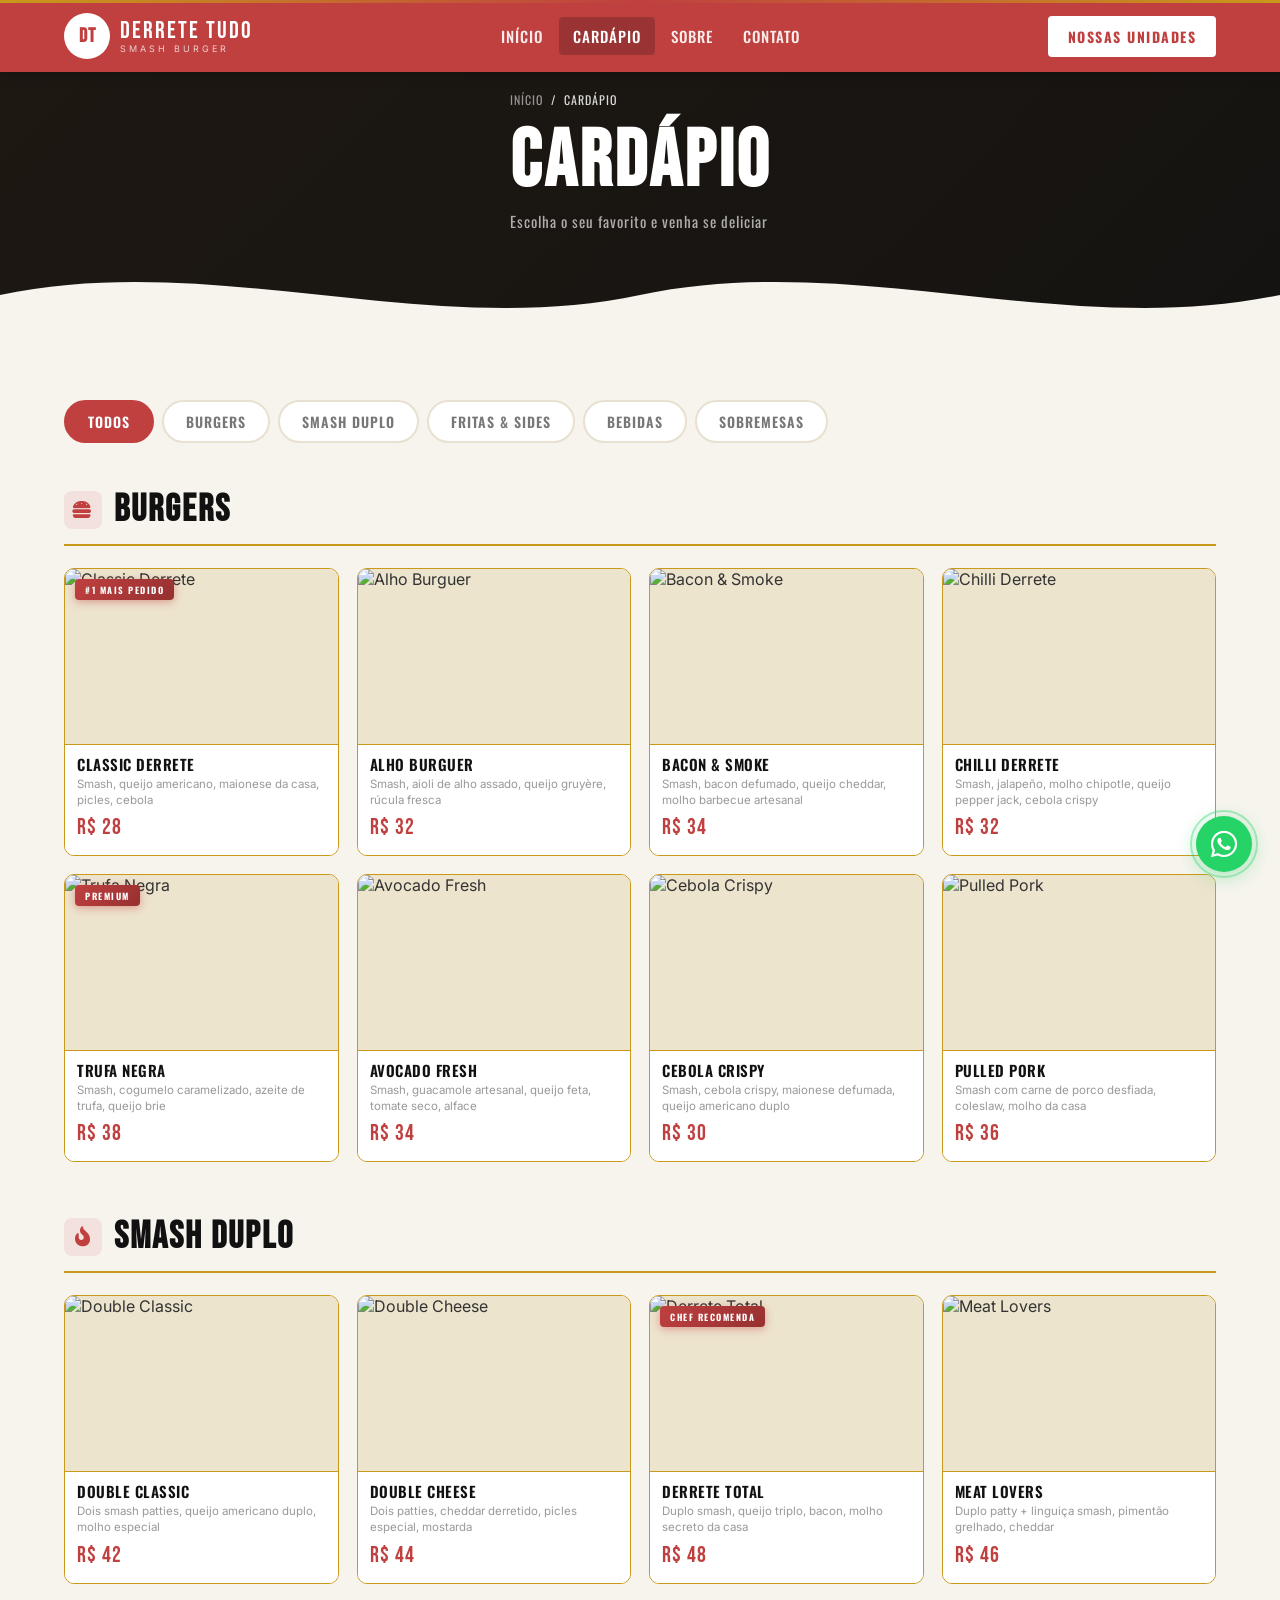
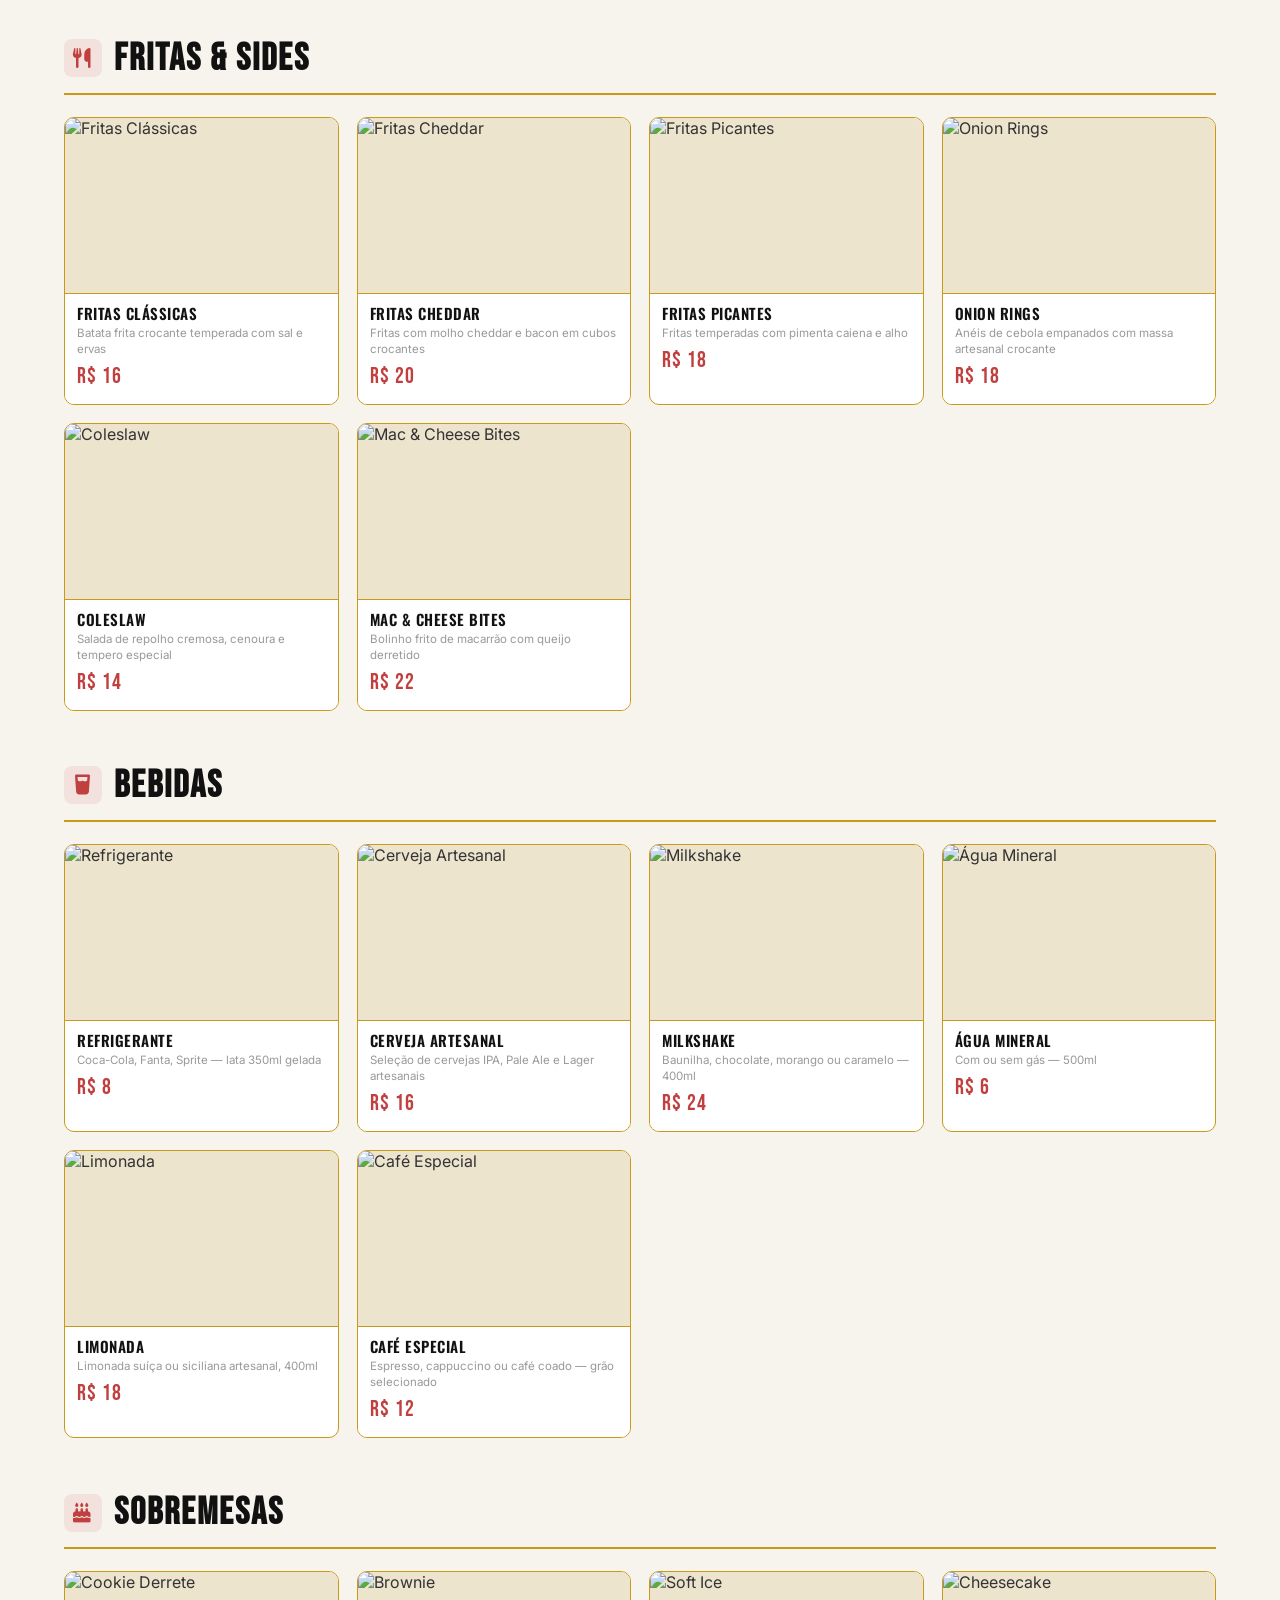
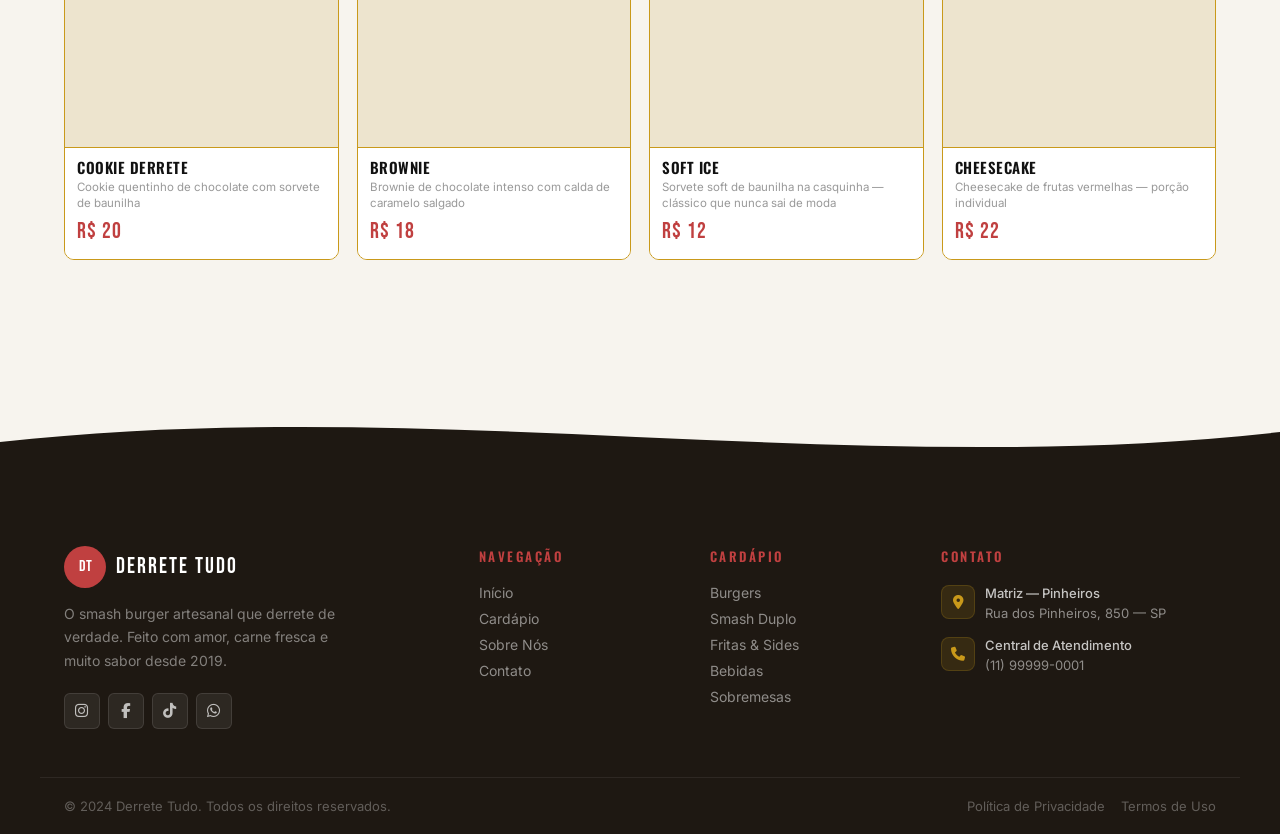
==== cardapio.html @ 4527802b "feat: initial commit — site Derrete Tudo" ====
<!DOCTYPE html>
<html lang="pt-BR">
<head>
  <meta charset="UTF-8" />
  <meta name="viewport" content="width=device-width, initial-scale=1.0" />
  <title>Cardápio — Derrete Tudo Smash Burger</title>
  <meta name="description" content="Conheça o cardápio completo do Derrete Tudo. Smash burgers artesanais, fritas, bebidas e sobremesas em São Paulo." />
  <link rel="stylesheet" href="https://cdnjs.cloudflare.com/ajax/libs/font-awesome/6.5.1/css/all.min.css" />
  <link rel="stylesheet" href="css/style.css" />
  <link rel="stylesheet" href="css/waves.css" />
</head>
<body>

  <!-- NAVBAR -->
  <nav class="navbar">
    <div class="navbar-inner">
      <a href="index.html" class="nav-logo">
        <div class="nav-logo-icon">DT</div>
        <div>
          <span class="nav-logo-text">DERRETE TUDO</span>
          <span class="nav-logo-sub">Smash Burger</span>
        </div>
      </a>
      <div class="nav-links">
        <a href="index.html">Início</a>
        <a href="cardapio.html">Cardápio</a>
        <a href="sobre.html">Sobre</a>
        <a href="contato.html">Contato</a>
      </div>
      <div class="nav-cta">
        <a href="contato.html" class="btn-nav-cta">Nossas Unidades</a>
      </div>
      <button class="hamburger" aria-label="Menu">
        <span></span><span></span><span></span>
      </button>
    </div>
  </nav>

  <!-- MOBILE MENU -->
  <div class="mobile-overlay"></div>
  <div class="mobile-menu">
    <div class="mobile-menu-links">
      <a href="index.html">Início</a>
      <a href="cardapio.html">Cardápio</a>
      <a href="sobre.html">Sobre</a>
      <a href="contato.html">Contato</a>
    </div>
    <a href="contato.html" class="mobile-menu-cta">Nossas Unidades</a>
  </div>

  <!-- PAGE HERO -->
  <div class="page-hero">
    <div class="page-hero-bg"></div>
    <div class="page-hero-inner">
      <div class="breadcrumb">
        <a href="index.html">Início</a>
        <span class="breadcrumb-sep">/</span>
        <span>Cardápio</span>
      </div>
      <h1 class="page-hero-title">CARDÁPIO</h1>
      <p class="page-hero-sub">Escolha o seu favorito e venha se deliciar</p>
    </div>
    <div class="page-hero-wave wave-to-white wave-sep--flip">
      <svg xmlns="http://www.w3.org/2000/svg" viewBox="0 0 1440 90" preserveAspectRatio="none">
        <path fill="currentColor" d="M0,45 C240,90 480,0 720,45 C960,90 1200,0 1440,45 L1440,90 L0,90 Z"/>
      </svg>
    </div>
  </div>

  <!-- CARDÁPIO SECTION -->
  <section class="cardapio-section">
    <div class="container">

      <!-- Filter tabs -->
      <div class="filter-tabs">
        <button class="filter-tab active" data-filter="all">Todos</button>
        <button class="filter-tab" data-filter="burgers">Burgers</button>
        <button class="filter-tab" data-filter="smash-duplo">Smash Duplo</button>
        <button class="filter-tab" data-filter="fritas">Fritas & Sides</button>
        <button class="filter-tab" data-filter="bebidas">Bebidas</button>
        <button class="filter-tab" data-filter="sobremesas">Sobremesas</button>
      </div>

      <!-- BURGERS -->
      <div class="menu-category" data-category="burgers">
        <h2 class="menu-category-title">
          <span class="menu-category-icon"><i class="fa-solid fa-burger"></i></span>
          Burgers
        </h2>
        <div class="products-grid stagger-children">

          <div class="product-card"
            data-name="Classic Derrete"
            data-price="R$ 28"
            data-desc="O clássico que fez o Derrete Tudo famoso. Uma palha de carne bovina fresca esmassada na chapa de ferro fundido, queijo americano derretido na hora, nossa maionese artesanal, picles crocante e cebola caramelizada. Servido no pão brioche assado diariamente."
            data-img="https://images.unsplash.com/photo-1568901346375-23c9450c58cd?auto=format&fit=crop&w=600&q=80">
            <div class="product-card-img">
              <span class="product-badge">#1 Mais Pedido</span>
              <img src="https://images.unsplash.com/photo-1568901346375-23c9450c58cd?auto=format&fit=crop&w=600&q=80" alt="Classic Derrete" loading="lazy">
            </div>
            <div class="product-card-body">
              <h3 class="product-card-name">Classic Derrete</h3>
              <p class="product-card-desc">Smash, queijo americano, maionese da casa, picles, cebola</p>
              <p class="product-card-price">R$ 28</p>
            </div>
          </div>

          <div class="product-card"
            data-name="Alho Burguer"
            data-price="R$ 32"
            data-desc="Para os amantes de alho. Smash na chapa, aioli de alho assado artesanal, queijo gruyère derretido e rúcula fresca. O equilíbrio perfeito entre intensidade e finesse."
            data-img="https://images.unsplash.com/photo-1565299507177-b0ac66763828?auto=format&fit=crop&w=600&q=80">
            <div class="product-card-img"><img src="https://images.unsplash.com/photo-1565299507177-b0ac66763828?auto=format&fit=crop&w=600&q=80" alt="Alho Burguer" loading="lazy"></div>
            <div class="product-card-body">
              <h3 class="product-card-name">Alho Burguer</h3>
              <p class="product-card-desc">Smash, aioli de alho assado, queijo gruyère, rúcula fresca</p>
              <p class="product-card-price">R$ 32</p>
            </div>
          </div>

          <div class="product-card"
            data-name="Bacon & Smoke"
            data-price="R$ 34"
            data-desc="Um tributo à defumação. Smash com bacon artesanal defumado em lascas generosas, queijo cheddar maduro derretido e nosso molho barbecue artesanal feito na casa. Sem rodeios."
            data-img="https://images.unsplash.com/photo-1553979459-d2229ba7433b?auto=format&fit=crop&w=600&q=80">
            <div class="product-card-img"><img src="https://images.unsplash.com/photo-1553979459-d2229ba7433b?auto=format&fit=crop&w=600&q=80" alt="Bacon & Smoke" loading="lazy"></div>
            <div class="product-card-body">
              <h3 class="product-card-name">Bacon & Smoke</h3>
              <p class="product-card-desc">Smash, bacon defumado, queijo cheddar, molho barbecue artesanal</p>
              <p class="product-card-price">R$ 34</p>
            </div>
          </div>

          <div class="product-card"
            data-name="Chilli Derrete"
            data-price="R$ 32"
            data-desc="Para os corajosos. Smash com jalapeño em fatias, molho chipotle defumado, queijo pepper jack e cebola crispy crocante. Pega fogo — mas você vai querer mais."
            data-img="https://images.unsplash.com/photo-1561758033-d89a9ad46330?auto=format&fit=crop&w=600&q=80">
            <div class="product-card-img"><img src="https://images.unsplash.com/photo-1561758033-d89a9ad46330?auto=format&fit=crop&w=600&q=80" alt="Chilli Derrete" loading="lazy"></div>
            <div class="product-card-body">
              <h3 class="product-card-name">Chilli Derrete</h3>
              <p class="product-card-desc">Smash, jalapeño, molho chipotle, queijo pepper jack, cebola crispy</p>
              <p class="product-card-price">R$ 32</p>
            </div>
          </div>

          <div class="product-card"
            data-name="Trufa Negra"
            data-price="R$ 38"
            data-desc="A joia do cardápio. Smash com cogumelos Paris caramelizados, azeite de trufa negra importado e queijo brie derretido. Uma experiência gastronômica em cada mordida."
            data-img="https://images.unsplash.com/photo-1571091718767-18b5b1457add?auto=format&fit=crop&w=600&q=80">
            <div class="product-card-img">
              <span class="product-badge">Premium</span>
              <img src="https://images.unsplash.com/photo-1571091718767-18b5b1457add?auto=format&fit=crop&w=600&q=80" alt="Trufa Negra" loading="lazy">
            </div>
            <div class="product-card-body">
              <h3 class="product-card-name">Trufa Negra</h3>
              <p class="product-card-desc">Smash, cogumelo caramelizado, azeite de trufa, queijo brie</p>
              <p class="product-card-price">R$ 38</p>
            </div>
          </div>

          <div class="product-card"
            data-name="Avocado Fresh"
            data-price="R$ 34"
            data-desc="Frescor e sabor em equilíbrio. Smash com guacamole artesanal feito na hora, queijo feta desintegrado, tomate seco e alface americana. Leve, mas cheio de personalidade."
            data-img="https://images.unsplash.com/photo-1548943487-a2e4e43b4853?auto=format&fit=crop&w=600&q=80">
            <div class="product-card-img"><img src="https://images.unsplash.com/photo-1548943487-a2e4e43b4853?auto=format&fit=crop&w=600&q=80" alt="Avocado Fresh" loading="lazy"></div>
            <div class="product-card-body">
              <h3 class="product-card-name">Avocado Fresh</h3>
              <p class="product-card-desc">Smash, guacamole artesanal, queijo feta, tomate seco, alface</p>
              <p class="product-card-price">R$ 34</p>
            </div>
          </div>

          <div class="product-card"
            data-name="Cebola Crispy"
            data-price="R$ 30"
            data-desc="Textura máxima. Smash com montanha de cebola crispy crocante, maionese defumada e queijo americano duplo. A cebola é frita na hora — você vai ouvir o crocante."
            data-img="https://images.unsplash.com/photo-1550547660-d9450f859349?auto=format&fit=crop&w=600&q=80">
            <div class="product-card-img"><img src="https://images.unsplash.com/photo-1550547660-d9450f859349?auto=format&fit=crop&w=600&q=80" alt="Cebola Crispy" loading="lazy"></div>
            <div class="product-card-body">
              <h3 class="product-card-name">Cebola Crispy</h3>
              <p class="product-card-desc">Smash, cebola crispy, maionese defumada, queijo americano duplo</p>
              <p class="product-card-price">R$ 30</p>
            </div>
          </div>

          <div class="product-card"
            data-name="Pulled Pork"
            data-price="R$ 36"
            data-desc="Porco desfiado por 12 horas no baixo e lento. Smash de carne bovina com pulled pork artesanal, coleslaw cremosa e nosso molho da casa. Dois mundos no mesmo pão."
            data-img="https://images.unsplash.com/photo-1600891964092-4316c288032e?auto=format&fit=crop&w=600&q=80">
            <div class="product-card-img"><img src="https://images.unsplash.com/photo-1600891964092-4316c288032e?auto=format&fit=crop&w=600&q=80" alt="Pulled Pork" loading="lazy"></div>
            <div class="product-card-body">
              <h3 class="product-card-name">Pulled Pork</h3>
              <p class="product-card-desc">Smash com carne de porco desfiada, coleslaw, molho da casa</p>
              <p class="product-card-price">R$ 36</p>
            </div>
          </div>

        </div>
      </div>

      <!-- SMASH DUPLO -->
      <div class="menu-category" data-category="smash-duplo">
        <h2 class="menu-category-title">
          <span class="menu-category-icon"><i class="fa-solid fa-fire-flame-curved"></i></span>
          Smash Duplo
        </h2>
        <div class="products-grid stagger-children">

          <div class="product-card"
            data-name="Double Classic"
            data-price="R$ 42"
            data-desc="O dobro de tudo que você ama. Dois smash patties de carne bovina fresca, queijo americano duplo derretido entre as camadas e nosso molho especial. Simples, direto e irresistível."
            data-img="https://images.unsplash.com/photo-1609167830220-7164aa360951?auto=format&fit=crop&w=600&q=80">
            <div class="product-card-img"><img src="https://images.unsplash.com/photo-1609167830220-7164aa360951?auto=format&fit=crop&w=600&q=80" alt="Double Classic" loading="lazy"></div>
            <div class="product-card-body">
              <h3 class="product-card-name">Double Classic</h3>
              <p class="product-card-desc">Dois smash patties, queijo americano duplo, molho especial</p>
              <p class="product-card-price">R$ 42</p>
            </div>
          </div>

          <div class="product-card"
            data-name="Double Cheese"
            data-price="R$ 44"
            data-desc="Para quem leva queijo a sério. Dois patties esmassados, cheddar derretido entre cada camada, picles especial crocante e um fio de mostarda amarela. Clássico americano com alma artesanal."
            data-img="https://images.unsplash.com/photo-1572802419224-296b0aeee0d9?auto=format&fit=crop&w=600&q=80">
            <div class="product-card-img"><img src="https://images.unsplash.com/photo-1572802419224-296b0aeee0d9?auto=format&fit=crop&w=600&q=80" alt="Double Cheese" loading="lazy"></div>
            <div class="product-card-body">
              <h3 class="product-card-name">Double Cheese</h3>
              <p class="product-card-desc">Dois patties, cheddar derretido, picles especial, mostarda</p>
              <p class="product-card-price">R$ 44</p>
            </div>
          </div>

          <div class="product-card"
            data-name="Derrete Total"
            data-price="R$ 48"
            data-desc="O flagship da casa. Duplo smash patty, queijo americano triplo derretido em cascata, bacon em tiras crocantes e o molho secreto que só revelamos no balcão. Sem moderação."
            data-img="https://images.unsplash.com/photo-1576107232684-1279f390859f?auto=format&fit=crop&w=600&q=80">
            <div class="product-card-img">
              <span class="product-badge">Chef Recomenda</span>
              <img src="https://images.unsplash.com/photo-1576107232684-1279f390859f?auto=format&fit=crop&w=600&q=80" alt="Derrete Total" loading="lazy">
            </div>
            <div class="product-card-body">
              <h3 class="product-card-name">Derrete Total</h3>
              <p class="product-card-desc">Duplo smash, queijo triplo, bacon, molho secreto da casa</p>
              <p class="product-card-price">R$ 48</p>
            </div>
          </div>

          <div class="product-card"
            data-name="Meat Lovers"
            data-price="R$ 46"
            data-desc="Para os carnívoros convictos. Duplo patty de carne bovina mais uma linguiça artesanal esmassada, pimentão vermelho grelhado e cheddar em generosa camada. Proteína máxima."
            data-img="https://images.unsplash.com/photo-1485963631004-f2f00b1d6606?auto=format&fit=crop&w=600&q=80">
            <div class="product-card-img"><img src="https://images.unsplash.com/photo-1485963631004-f2f00b1d6606?auto=format&fit=crop&w=600&q=80" alt="Meat Lovers" loading="lazy"></div>
            <div class="product-card-body">
              <h3 class="product-card-name">Meat Lovers</h3>
              <p class="product-card-desc">Duplo patty + linguiça smash, pimentão grelhado, cheddar</p>
              <p class="product-card-price">R$ 46</p>
            </div>
          </div>

        </div>
      </div>

      <!-- FRITAS & SIDES -->
      <div class="menu-category" data-category="fritas">
        <h2 class="menu-category-title">
          <span class="menu-category-icon"><i class="fa-solid fa-utensils"></i></span>
          Fritas &amp; Sides
        </h2>
        <div class="products-grid stagger-children">

          <div class="product-card"
            data-name="Fritas Clássicas"
            data-price="R$ 16"
            data-desc="A base de toda boa refeição. Batata palito frita duas vezes para máxima crocância, temperada com sal grosso e uma mistura de ervas frescas. Simples e perfeita."
            data-img="https://images.unsplash.com/photo-1573080496219-bb080dd4f877?auto=format&fit=crop&w=600&q=80">
            <div class="product-card-img"><img src="https://images.unsplash.com/photo-1573080496219-bb080dd4f877?auto=format&fit=crop&w=600&q=80" alt="Fritas Clássicas" loading="lazy"></div>
            <div class="product-card-body">
              <h3 class="product-card-name">Fritas Clássicas</h3>
              <p class="product-card-desc">Batata frita crocante temperada com sal e ervas</p>
              <p class="product-card-price">R$ 16</p>
            </div>
          </div>

          <div class="product-card"
            data-name="Fritas Cheddar"
            data-price="R$ 20"
            data-desc="Fritas crocantes cobertas com molho cheddar cremoso feito na casa e cubos de bacon fritos na hora. O acompanhamento que vira o protagonista."
            data-img="https://images.unsplash.com/photo-1518013431117-eb1465fa5752?auto=format&fit=crop&w=600&q=80">
            <div class="product-card-img"><img src="https://images.unsplash.com/photo-1518013431117-eb1465fa5752?auto=format&fit=crop&w=600&q=80" alt="Fritas Cheddar" loading="lazy"></div>
            <div class="product-card-body">
              <h3 class="product-card-name">Fritas Cheddar</h3>
              <p class="product-card-desc">Fritas com molho cheddar e bacon em cubos crocantes</p>
              <p class="product-card-price">R$ 20</p>
            </div>
          </div>

          <div class="product-card"
            data-name="Fritas Picantes"
            data-price="R$ 18"
            data-desc="Para quem quer mais que batata. Fritas temperadas na hora com pimenta caiena, alho em pó e páprica defumada. Acompanha molho ranch artesanal para equilibrar."
            data-img="https://images.unsplash.com/photo-1541592106381-b31e9677c0e5?auto=format&fit=crop&w=600&q=80">
            <div class="product-card-img"><img src="https://images.unsplash.com/photo-1541592106381-b31e9677c0e5?auto=format&fit=crop&w=600&q=80" alt="Fritas Picantes" loading="lazy"></div>
            <div class="product-card-body">
              <h3 class="product-card-name">Fritas Picantes</h3>
              <p class="product-card-desc">Fritas temperadas com pimenta caiena e alho</p>
              <p class="product-card-price">R$ 18</p>
            </div>
          </div>

          <div class="product-card"
            data-name="Onion Rings"
            data-price="R$ 18"
            data-desc="Anéis de cebola doce empanados em nossa massa artesanal com cerveja, fritos até dourar. Crocantes por fora, macios por dentro. Acompanha molho ranch."
            data-img="https://images.unsplash.com/photo-1598679253544-2c97992403ea?auto=format&fit=crop&w=600&q=80">
            <div class="product-card-img"><img src="https://images.unsplash.com/photo-1598679253544-2c97992403ea?auto=format&fit=crop&w=600&q=80" alt="Onion Rings" loading="lazy"></div>
            <div class="product-card-body">
              <h3 class="product-card-name">Onion Rings</h3>
              <p class="product-card-desc">Anéis de cebola empanados com massa artesanal crocante</p>
              <p class="product-card-price">R$ 18</p>
            </div>
          </div>

          <div class="product-card"
            data-name="Coleslaw"
            data-price="R$ 14"
            data-desc="O contraponto refrescante. Salada de repolho roxo e verde, cenoura ralada e nosso molho cremoso com vinagre de maçã e mostarda. Leve e equilibrado."
            data-img="https://images.unsplash.com/photo-1512621776951-a57141f2eefd?auto=format&fit=crop&w=600&q=80">
            <div class="product-card-img"><img src="https://images.unsplash.com/photo-1512621776951-a57141f2eefd?auto=format&fit=crop&w=600&q=80" alt="Coleslaw" loading="lazy"></div>
            <div class="product-card-body">
              <h3 class="product-card-name">Coleslaw</h3>
              <p class="product-card-desc">Salada de repolho cremosa, cenoura e tempero especial</p>
              <p class="product-card-price">R$ 14</p>
            </div>
          </div>

          <div class="product-card"
            data-name="Mac & Cheese Bites"
            data-price="R$ 22"
            data-desc="Conforto frito. Macarrão cozido com queijo triplo cremoso, empanado e frito até dourar. Por fora crocante, por dentro derrete. Imposível comer só um."
            data-img="https://images.unsplash.com/photo-1543353071-087092ec393a?auto=format&fit=crop&w=600&q=80">
            <div class="product-card-img"><img src="https://images.unsplash.com/photo-1543353071-087092ec393a?auto=format&fit=crop&w=600&q=80" alt="Mac & Cheese Bites" loading="lazy"></div>
            <div class="product-card-body">
              <h3 class="product-card-name">Mac &amp; Cheese Bites</h3>
              <p class="product-card-desc">Bolinho frito de macarrão com queijo derretido</p>
              <p class="product-card-price">R$ 22</p>
            </div>
          </div>

        </div>
      </div>

      <!-- BEBIDAS -->
      <div class="menu-category" data-category="bebidas">
        <h2 class="menu-category-title">
          <span class="menu-category-icon"><i class="fa-solid fa-glass-water"></i></span>
          Bebidas
        </h2>
        <div class="products-grid stagger-children">

          <div class="product-card"
            data-name="Refrigerante"
            data-price="R$ 8"
            data-desc="Coca-Cola, Fanta Laranja, Sprite ou Guaraná Antarctica. Lata 350ml bem gelada, do jeito que tem que ser."
            data-img="https://images.unsplash.com/photo-1563379926898-05f4575a45d8?auto=format&fit=crop&w=600&q=80">
            <div class="product-card-img"><img src="https://images.unsplash.com/photo-1563379926898-05f4575a45d8?auto=format&fit=crop&w=600&q=80" alt="Refrigerante" loading="lazy"></div>
            <div class="product-card-body">
              <h3 class="product-card-name">Refrigerante</h3>
              <p class="product-card-desc">Coca-Cola, Fanta, Sprite — lata 350ml gelada</p>
              <p class="product-card-price">R$ 8</p>
            </div>
          </div>

          <div class="product-card"
            data-name="Cerveja Artesanal"
            data-price="R$ 16"
            data-desc="Seleção rotativa de cervejas artesanais brasileiras. IPA, Pale Ale, Lager e opções sazonais. Sempre frescas e com rótulos especialmente curados pelo nosso sommelier."
            data-img="https://images.unsplash.com/photo-1608270586620-248524c67de9?auto=format&fit=crop&w=600&q=80">
            <div class="product-card-img"><img src="https://images.unsplash.com/photo-1608270586620-248524c67de9?auto=format&fit=crop&w=600&q=80" alt="Cerveja Artesanal" loading="lazy"></div>
            <div class="product-card-body">
              <h3 class="product-card-name">Cerveja Artesanal</h3>
              <p class="product-card-desc">Seleção de cervejas IPA, Pale Ale e Lager artesanais</p>
              <p class="product-card-price">R$ 16</p>
            </div>
          </div>

          <div class="product-card"
            data-name="Milkshake"
            data-price="R$ 24"
            data-desc="Cremoso e generoso — 400ml. Baunilha de fava Madagascar, chocolate belga, morango fresco ou caramelo com flor de sal. Feito na hora com sorvete artesanal."
            data-img="https://images.unsplash.com/photo-1572490122747-3968b75cc699?auto=format&fit=crop&w=600&q=80">
            <div class="product-card-img"><img src="https://images.unsplash.com/photo-1572490122747-3968b75cc699?auto=format&fit=crop&w=600&q=80" alt="Milkshake" loading="lazy"></div>
            <div class="product-card-body">
              <h3 class="product-card-name">Milkshake</h3>
              <p class="product-card-desc">Baunilha, chocolate, morango ou caramelo — 400ml</p>
              <p class="product-card-price">R$ 24</p>
            </div>
          </div>

          <div class="product-card"
            data-name="Água Mineral"
            data-price="R$ 6"
            data-desc="Água mineral 500ml, com ou sem gás. Mantida refrigerada para sempre estar na temperatura ideal."
            data-img="https://images.unsplash.com/photo-1548839140-29a749e1cf4d?auto=format&fit=crop&w=600&q=80">
            <div class="product-card-img"><img src="https://images.unsplash.com/photo-1548839140-29a749e1cf4d?auto=format&fit=crop&w=600&q=80" alt="Água Mineral" loading="lazy"></div>
            <div class="product-card-body">
              <h3 class="product-card-name">Água Mineral</h3>
              <p class="product-card-desc">Com ou sem gás — 500ml</p>
              <p class="product-card-price">R$ 6</p>
            </div>
          </div>

          <div class="product-card"
            data-name="Limonada"
            data-price="R$ 18"
            data-desc="Feita na hora, 400ml. Suíça com leite condensado e raspas de limão siciliano, ou siciliana pura com bastante gelo. Refrescante e cheia de personalidade."
            data-img="https://images.unsplash.com/photo-1513558161293-cdaf765ed2fd?auto=format&fit=crop&w=600&q=80">
            <div class="product-card-img"><img src="https://images.unsplash.com/photo-1513558161293-cdaf765ed2fd?auto=format&fit=crop&w=600&q=80" alt="Limonada" loading="lazy"></div>
            <div class="product-card-body">
              <h3 class="product-card-name">Limonada</h3>
              <p class="product-card-desc">Limonada suíça ou siciliana artesanal, 400ml</p>
              <p class="product-card-price">R$ 18</p>
            </div>
          </div>

          <div class="product-card"
            data-name="Café Especial"
            data-price="R$ 12"
            data-desc="Grão selecionado de origem única, torrado semanalmente. Espresso duplo, cappuccino cremoso ou café coado no filtro de papel. O encerramento perfeito."
            data-img="https://images.unsplash.com/photo-1495474472287-4d71bcdd2085?auto=format&fit=crop&w=600&q=80">
            <div class="product-card-img"><img src="https://images.unsplash.com/photo-1495474472287-4d71bcdd2085?auto=format&fit=crop&w=600&q=80" alt="Café Especial" loading="lazy"></div>
            <div class="product-card-body">
              <h3 class="product-card-name">Café Especial</h3>
              <p class="product-card-desc">Espresso, cappuccino ou café coado — grão selecionado</p>
              <p class="product-card-price">R$ 12</p>
            </div>
          </div>

        </div>
      </div>

      <!-- SOBREMESAS -->
      <div class="menu-category" data-category="sobremesas">
        <h2 class="menu-category-title">
          <span class="menu-category-icon"><i class="fa-solid fa-cake-candles"></i></span>
          Sobremesas
        </h2>
        <div class="products-grid stagger-children">

          <div class="product-card"
            data-name="Cookie Derrete"
            data-price="R$ 20"
            data-desc="O grand finale. Cookie de chocolate com chunks generosos, saído quente do forno, servido com uma bola de sorvete de baunilha artesanal que derrete sobre ele. Coma enquanto ainda está quente."
            data-img="https://images.unsplash.com/photo-1499636136210-6f4ee915583e?auto=format&fit=crop&w=600&q=80">
            <div class="product-card-img"><img src="https://images.unsplash.com/photo-1499636136210-6f4ee915583e?auto=format&fit=crop&w=600&q=80" alt="Cookie Derrete" loading="lazy"></div>
            <div class="product-card-body">
              <h3 class="product-card-name">Cookie Derrete</h3>
              <p class="product-card-desc">Cookie quentinho de chocolate com sorvete de baunilha</p>
              <p class="product-card-price">R$ 20</p>
            </div>
          </div>

          <div class="product-card"
            data-name="Brownie"
            data-price="R$ 18"
            data-desc="Brownie denso de chocolate intenso 70% cacau, com calda de caramelo salgado artesanal e uma pitada de flor de sal. Intenso, rico e impossível de ignorar."
            data-img="https://images.unsplash.com/photo-1606313564200-e75d5e30476c?auto=format&fit=crop&w=600&q=80">
            <div class="product-card-img"><img src="https://images.unsplash.com/photo-1606313564200-e75d5e30476c?auto=format&fit=crop&w=600&q=80" alt="Brownie" loading="lazy"></div>
            <div class="product-card-body">
              <h3 class="product-card-name">Brownie</h3>
              <p class="product-card-desc">Brownie de chocolate intenso com calda de caramelo salgado</p>
              <p class="product-card-price">R$ 18</p>
            </div>
          </div>

          <div class="product-card"
            data-name="Soft Ice"
            data-price="R$ 12"
            data-desc="O clássico que nunca sai de moda. Sorvete soft de baunilha cremoso servido em casquinha crocante ou copo. Simples e reconfortante."
            data-img="https://images.unsplash.com/photo-1551024506-0bccd828d307?auto=format&fit=crop&w=600&q=80">
            <div class="product-card-img"><img src="https://images.unsplash.com/photo-1551024506-0bccd828d307?auto=format&fit=crop&w=600&q=80" alt="Soft Ice" loading="lazy"></div>
            <div class="product-card-body">
              <h3 class="product-card-name">Soft Ice</h3>
              <p class="product-card-desc">Sorvete soft de baunilha na casquinha — clássico que nunca sai de moda</p>
              <p class="product-card-price">R$ 12</p>
            </div>
          </div>

          <div class="product-card"
            data-name="Cheesecake"
            data-price="R$ 22"
            data-desc="Cheesecake de frutas vermelhas em porção individual. Base de biscoito amanteigado, creme de cream cheese aveludado e coulis de morango e framboesa. Direto da geladeira."
            data-img="https://images.unsplash.com/photo-1508737027454-e6454ef45afd?auto=format&fit=crop&w=600&q=80">
            <div class="product-card-img"><img src="https://images.unsplash.com/photo-1508737027454-e6454ef45afd?auto=format&fit=crop&w=600&q=80" alt="Cheesecake" loading="lazy"></div>
            <div class="product-card-body">
              <h3 class="product-card-name">Cheesecake</h3>
              <p class="product-card-desc">Cheesecake de frutas vermelhas — porção individual</p>
              <p class="product-card-price">R$ 22</p>
            </div>
          </div>

        </div>
      </div>

    </div>
  </section>

  <!-- Onda: cardápio (white) → footer (dark) — côncava, entra no escuro -->
  <div class="wave-sep wave-from-white wave-to-dark">
    <svg xmlns="http://www.w3.org/2000/svg" viewBox="0 0 1440 90" preserveAspectRatio="none">
      <path fill="currentColor" d="M0,50 C480,2 960,88 1440,40 L1440,90 L0,90 Z"/>
    </svg>
  </div>

  <!-- FOOTER -->
  <footer class="footer">
    <div class="footer-grid">
      <div>
        <div class="footer-logo">
          <div class="footer-logo-icon">DT</div>
          <span class="footer-logo-text">DERRETE TUDO</span>
        </div>
        <p class="footer-desc">O smash burger artesanal que derrete de verdade. Feito com amor, carne fresca e muito sabor desde 2019.</p>
        <div class="social-links">
          <a href="#" class="social-link" aria-label="Instagram"><i class="fa-brands fa-instagram"></i></a>
          <a href="#" class="social-link" aria-label="Facebook"><i class="fa-brands fa-facebook-f"></i></a>
          <a href="#" class="social-link" aria-label="TikTok"><i class="fa-brands fa-tiktok"></i></a>
          <a href="#" class="social-link" aria-label="WhatsApp"><i class="fa-brands fa-whatsapp"></i></a>
        </div>
      </div>
      <div>
        <h4 class="footer-col-title">Navegação</h4>
        <div class="footer-links">
          <a href="index.html">Início</a>
          <a href="cardapio.html">Cardápio</a>
          <a href="sobre.html">Sobre Nós</a>
          <a href="contato.html">Contato</a>
        </div>
      </div>
      <div>
        <h4 class="footer-col-title">Cardápio</h4>
        <div class="footer-links">
          <a href="cardapio.html">Burgers</a>
          <a href="cardapio.html">Smash Duplo</a>
          <a href="cardapio.html">Fritas & Sides</a>
          <a href="cardapio.html">Bebidas</a>
          <a href="cardapio.html">Sobremesas</a>
        </div>
      </div>
      <div>
        <h4 class="footer-col-title">Contato</h4>
        <div class="footer-contacts">
          <div class="footer-contact-item">
            <span class="footer-contact-icon"><i class="fa-solid fa-location-dot"></i></span>
            <div class="footer-contact-text">
              <strong>Matriz — Pinheiros</strong>
              Rua dos Pinheiros, 850 — SP
            </div>
          </div>
          <div class="footer-contact-item">
            <span class="footer-contact-icon"><i class="fa-solid fa-phone"></i></span>
            <div class="footer-contact-text">
              <strong>Central de Atendimento</strong>
              (11) 99999-0001
            </div>
          </div>
        </div>
      </div>
    </div>
    <div class="footer-bottom">
      <span class="footer-copy">&copy; 2024 Derrete Tudo. Todos os direitos reservados.</span>
      <div class="footer-legal">
        <a href="#">Política de Privacidade</a>
        <a href="#">Termos de Uso</a>
      </div>
    </div>
  </footer>

  <!-- PRODUCT MODAL -->
  <div class="modal-overlay" id="productModal" role="dialog" aria-modal="true">
    <div class="modal-box">
      <button class="modal-close" aria-label="Fechar">&times;</button>
      <div class="modal-img">
        <img src="" alt="" />
      </div>
      <div class="modal-body">
        <h2 class="modal-name"></h2>
        <p class="modal-price"></p>
        <p class="modal-desc"></p>
        <div class="modal-actions">
          <a href="#" class="modal-btn-wa" target="_blank" rel="noopener">
            <i class="fa-brands fa-whatsapp"></i>
            Pedir pelo WhatsApp
          </a>
          <button class="modal-btn-dismiss">Fechar</button>
        </div>
      </div>
    </div>
  </div>

  <a href="https://wa.me/5511999990001" class="whatsapp-btn" target="_blank" rel="noopener" aria-label="WhatsApp">
    <i class="fa-brands fa-whatsapp"></i>
  </a>

  <script src="js/main.js"></script>
</body>
</html>
---- css/style.css ----
/* ============================================================
   DERRETE TUDO — Stylesheet
   Primary: #C04040 | Gold: #C9991A | Dark: #111
============================================================ */

@import url('https://fonts.googleapis.com/css2?family=Bebas+Neue&family=Oswald:wght@400;500;600;700&family=Inter:wght@400;500;600&family=Playfair+Display:ital,wght@1,500;1,600&display=swap');

/* --- Reset & Base --- */
*, *::before, *::after { box-sizing: border-box; margin: 0; padding: 0; }
html { scroll-behavior: smooth; }
body {
  font-family: 'Inter', sans-serif;
  font-size: 16px;
  color: #333;
  background: #1E1812;
  overflow-x: hidden;
}
img { max-width: 100%; display: block; }
a { text-decoration: none; color: inherit; }
ul { list-style: none; }
button { cursor: pointer; border: none; background: none; font-family: inherit; }

.container { max-width: 1200px; margin: 0 auto; padding: 0 24px; }

/* ============================================================
   NAVBAR
============================================================ */
.navbar {
  position: fixed;
  top: 0; left: 0; right: 0;
  z-index: 1000;
  background: #C04040;
  box-shadow: 0 2px 12px rgba(0,0,0,.25);
}
.navbar-inner {
  display: flex;
  align-items: center;
  justify-content: space-between;
  height: 72px;
  max-width: 1200px;
  margin: 0 auto;
  padding: 0 24px;
  gap: 24px;
}
.nav-logo { display: flex; align-items: center; gap: 10px; flex-shrink: 0; }
.nav-logo-icon {
  width: 46px; height: 46px;
  background: #fff;
  border-radius: 50%;
  display: flex; align-items: center; justify-content: center;
  font-size: 20px;
  font-family: 'Bebas Neue', sans-serif;
  color: #C04040;
  letter-spacing: 1px;
  font-weight: 900;
}
.nav-logo-text {
  font-family: 'Bebas Neue', sans-serif;
  font-size: 24px;
  color: #fff;
  letter-spacing: 2px;
  line-height: 1;
}
.nav-logo-sub {
  font-family: 'Inter', sans-serif;
  font-size: 9px;
  color: rgba(255,255,255,.75);
  letter-spacing: 3px;
  text-transform: uppercase;
  display: block;
}
.nav-links {
  display: flex;
  align-items: center;
  gap: 2px;
  flex: 1;
  justify-content: center;
}
.nav-links a {
  font-family: 'Oswald', sans-serif;
  font-size: 15px;
  font-weight: 500;
  color: rgba(255,255,255,.9);
  text-transform: uppercase;
  letter-spacing: 1px;
  padding: 8px 14px;
  border-radius: 4px;
  transition: background .2s, color .2s;
}
.nav-links a:hover,
.nav-links a.active { background: rgba(0,0,0,.2); color: #fff; }
.nav-cta { flex-shrink: 0; }
.btn-nav-cta {
  display: inline-block;
  background: #fff;
  color: #C04040;
  font-family: 'Oswald', sans-serif;
  font-size: 14px;
  font-weight: 700;
  text-transform: uppercase;
  letter-spacing: 1.5px;
  padding: 10px 20px;
  border-radius: 4px;
  transition: background .2s, color .2s;
}
.btn-nav-cta:hover { background: #1E1812; color: #fff; }
.hamburger {
  display: none;
  flex-direction: column;
  gap: 5px;
  padding: 6px;
}
.hamburger span {
  display: block;
  width: 24px; height: 2px;
  background: #fff;
  border-radius: 2px;
  transition: transform .3s, opacity .3s;
}
.hamburger.open span:nth-child(1) { transform: translateY(7px) rotate(45deg); }
.hamburger.open span:nth-child(2) { opacity: 0; }
.hamburger.open span:nth-child(3) { transform: translateY(-7px) rotate(-45deg); }

.mobile-overlay {
  display: none;
  position: fixed; inset: 0;
  background: rgba(0,0,0,.5);
  z-index: 998;
}
.mobile-overlay.open { display: block; }
.mobile-menu {
  position: fixed;
  top: 0; right: -100%;
  width: 280px; height: 100vh;
  background: #C04040;
  z-index: 999;
  transition: right .35s ease;
  padding: 88px 24px 40px;
  display: flex;
  flex-direction: column;
}
.mobile-menu.open { right: 0; }
.mobile-menu-links { display: flex; flex-direction: column; gap: 4px; }
.mobile-menu-links a {
  font-family: 'Oswald', sans-serif;
  font-size: 20px;
  font-weight: 500;
  color: rgba(255,255,255,.9);
  text-transform: uppercase;
  letter-spacing: 1px;
  padding: 12px 16px;
  border-radius: 6px;
  transition: background .2s;
}
.mobile-menu-links a:hover,
.mobile-menu-links a.active { background: rgba(0,0,0,.2); color: #fff; }
.mobile-menu-cta {
  margin-top: auto;
  display: block;
  background: #fff;
  color: #C04040;
  font-family: 'Oswald', sans-serif;
  font-weight: 700;
  font-size: 16px;
  text-transform: uppercase;
  letter-spacing: 1.5px;
  text-align: center;
  padding: 14px;
  border-radius: 6px;
}

/* ============================================================
   HERO SLIDER
============================================================ */
.hero {
  position: relative;
  height: 100vh;
  min-height: 560px;
  overflow: hidden;
  background: #1E1812;
}
.hero-slider { position: relative; width: 100%; height: 100%; }
.hero-slide {
  position: absolute;
  inset: 0;
  opacity: 0;
  transition: opacity .8s ease;
}
.hero-slide.active { opacity: 1; }
.hero-slide-bg {
  position: absolute; inset: 0;
  background-size: cover;
  background-position: center;
}
.hero-slide:nth-child(1) .hero-slide-bg {
  background-image: url('https://images.unsplash.com/photo-1550547660-d9450f859349?auto=format&fit=crop&w=1920&q=80');
  background-size: cover;
  background-position: center;
}
.hero-slide:nth-child(2) .hero-slide-bg {
  background-image: url('https://images.unsplash.com/photo-1568901346375-23c9450c58cd?auto=format&fit=crop&w=1920&q=80');
  background-size: cover;
  background-position: center;
}
.hero-slide:nth-child(3) .hero-slide-bg {
  background-image: url('https://images.unsplash.com/photo-1553979459-d2229ba7433b?auto=format&fit=crop&w=1920&q=80');
  background-size: cover;
  background-position: center;
}
.hero-slide-overlay {
  position: absolute; inset: 0;
  background: linear-gradient(90deg, rgba(0,0,0,.75) 0%, rgba(0,0,0,.4) 55%, rgba(0,0,0,.15) 100%);
}
.hero-slide-emoji { display: none; }

.hero-content {
  position: absolute; inset: 0;
  z-index: 2;
  display: flex;
  align-items: center;
  padding-top: 72px;
}
.hero-content-inner {
  max-width: 1200px;
  margin: 0 auto;
  padding: 0 24px;
}
.hero-badge {
  display: inline-block;
  background: rgba(192,64,64,.25);
  border: 1px solid rgba(192,64,64,.5);
  color: #D4A020;
  font-family: 'Playfair Display', serif;
  font-style: italic;
  font-size: 15px;
  font-weight: 600;
  letter-spacing: 1px;
  text-transform: none;
  padding: 6px 18px;
  border-radius: 50px;
  margin-bottom: 10px;
}
.hero-title {
  font-family: 'Bebas Neue', sans-serif;
  font-size: clamp(60px, 9vw, 120px);
  color: #fff;
  line-height: .92;
  letter-spacing: 2px;
  margin-bottom: 20px;
}
.hero-title .highlight { color: #C04040; display: block; }
.hero-subtitle {
  font-size: 17px;
  color: rgba(255,255,255,.88);
  max-width: 480px;
  line-height: 1.65;
  margin-bottom: 36px;
  text-shadow: 0 2px 10px rgba(0,0,0,.65);
}
.hero-actions { display: flex; gap: 14px; flex-wrap: wrap; }
.btn-primary {
  display: inline-flex;
  align-items: center;
  gap: 8px;
  background: #C04040;
  color: #fff;
  font-family: 'Oswald', sans-serif;
  font-weight: 700;
  font-size: 16px;
  text-transform: uppercase;
  letter-spacing: 1.5px;
  padding: 16px 32px;
  border-radius: 4px;
  transition: background .2s, transform .15s;
  box-shadow: 0 4px 20px rgba(192,64,64,.35);
}
.btn-primary:hover { background: #963030; transform: translateY(-2px); }
.btn-outline-white {
  display: inline-flex;
  align-items: center;
  gap: 8px;
  background: rgba(255,255,255,.08);
  border: 2px solid rgba(255,255,255,.35);
  color: #fff;
  font-family: 'Oswald', sans-serif;
  font-weight: 600;
  font-size: 16px;
  text-transform: uppercase;
  letter-spacing: 1.5px;
  padding: 14px 28px;
  border-radius: 4px;
  transition: background .2s, border-color .2s;
}
.btn-outline-white:hover { background: rgba(255,255,255,.18); border-color: rgba(255,255,255,.7); }

.slider-dots {
  position: absolute;
  bottom: 110px;
  left: 50%;
  transform: translateX(-50%);
  z-index: 3;
  display: flex; gap: 8px;
}
.slider-dot {
  width: 8px; height: 8px;
  border-radius: 50%;
  background: rgba(255,255,255,.35);
  cursor: pointer;
  transition: background .3s, transform .3s;
  border: none;
}
.slider-dot.active { background: #C04040; transform: scale(1.35); }
.slider-btn {
  position: absolute;
  top: 50%;
  transform: translateY(-50%);
  z-index: 3;
  width: 48px; height: 48px;
  border-radius: 50%;
  background: rgba(255,255,255,.08);
  border: 2px solid rgba(255,255,255,.25);
  color: #fff;
  font-size: 18px;
  display: flex; align-items: center; justify-content: center;
  cursor: pointer;
  transition: background .2s, border-color .2s;
}
.slider-btn:hover { background: rgba(192,64,64,.6); border-color: #C04040; }
.slider-btn-prev { left: 24px; }
.slider-btn-next { right: 24px; }

.wave-divider {
  position: absolute;
  bottom: -1px; left: 0; right: 0;
  z-index: 4;
  line-height: 0;
}
.wave-divider svg { display: block; width: 100%; }

/* ============================================================
   STATS BAND
============================================================ */
.stats-band { background: #C04040; padding: 28px 0; }
.stats-inner {
  display: grid;
  grid-template-columns: repeat(4, 1fr);
  max-width: 1200px;
  margin: 0 auto;
  padding: 0 24px;
}
.stat-item {
  text-align: center;
  padding: 8px;
  border-right: 1px solid rgba(255,255,255,.22);
}
.stat-item:last-child { border-right: none; }
.stat-number {
  font-family: 'Bebas Neue', sans-serif;
  font-size: 48px;
  color: #fff;
  line-height: 1;
  display: block;
}
.stat-label {
  font-family: 'Oswald', sans-serif;
  font-size: 12px;
  color: rgba(255,255,255,.8);
  text-transform: uppercase;
  letter-spacing: 2px;
  display: block;
  margin-top: 2px;
}

/* ============================================================
   SECTION HEADERS
============================================================ */
.section-header { text-align: center; margin-bottom: 52px; }
.section-tag {
  display: inline-block;
  font-family: 'Oswald', sans-serif;
  font-size: 12px;
  font-weight: 600;
  color: #C04040;
  text-transform: uppercase;
  letter-spacing: 4px;
  margin-bottom: 10px;
}
.section-title {
  font-family: 'Bebas Neue', sans-serif;
  font-size: clamp(40px, 5vw, 64px);
  color: #111;
  letter-spacing: 2px;
  line-height: 1;
}
.section-title.white { color: #fff; }
.section-desc {
  font-size: 16px;
  color: #777;
  max-width: 680px;
  margin: 14px auto 0;
  line-height: 1.7;
}
.section-desc.white { color: rgba(255,255,255,.65); }

/* ============================================================
   DESTAQUES (home featured section)
============================================================ */
.destaques-section { padding: 80px 0; background: #F7F4EE; }
.destaques-grid {
  display: grid;
  grid-template-columns: repeat(3, 1fr);
  gap: 24px;
}
.destaque-card {
  border: 1px solid #C9991A;
  border-radius: 10px;
  overflow: hidden;
  background: #fff;
  transition: transform .25s, box-shadow .25s;
}
.destaque-card:hover { transform: translateY(-6px); box-shadow: 0 16px 40px rgba(201,153,26,.3); }
.destaque-img {
  overflow: hidden;
  height: 220px;
  background: #EDE4CE;
  border-bottom: 1px solid #C9991A;
}
.destaque-img img {
  width: 100%;
  height: 100%;
  object-fit: cover;
  display: block;
  transition: transform .4s ease;
}
.destaque-card:hover .destaque-img img {
  transform: scale(1.06);
}
.destaque-body { padding: 16px 18px 20px; }
.destaque-name {
  font-family: 'Oswald', sans-serif;
  font-size: 19px;
  font-weight: 600;
  color: #111;
  text-transform: uppercase;
  letter-spacing: .5px;
  margin-bottom: 6px;
}
.destaque-desc { font-size: 13px; color: #888; line-height: 1.5; margin-bottom: 14px; }
.destaque-link {
  font-family: 'Oswald', sans-serif;
  font-size: 13px;
  font-weight: 600;
  color: #C04040;
  text-transform: uppercase;
  letter-spacing: 1.5px;
}
.destaque-link:hover { color: #963030; }
.destaques-cta { text-align: center; margin-top: 48px; }
.btn-see-all {
  display: inline-flex;
  align-items: center;
  gap: 8px;
  background: #C04040;
  color: #fff;
  font-family: 'Oswald', sans-serif;
  font-weight: 700;
  font-size: 16px;
  text-transform: uppercase;
  letter-spacing: 1.5px;
  padding: 16px 40px;
  border-radius: 4px;
  transition: background .2s;
}
.btn-see-all:hover { background: #963030; }

/* ============================================================
   DARK ABOUT SECTION (home)
============================================================ */
.dark-section { background: #1E1812; padding: 80px 0; position: relative; }
.dark-section-inner {
  max-width: 1200px;
  margin: 0 auto;
  padding: 0 24px;
  display: grid;
  grid-template-columns: 1fr 1fr;
  gap: 64px;
  align-items: center;
}
.about-visual { position: relative; }
.about-img-box {
  border-radius: 12px;
  overflow: hidden;
  aspect-ratio: 4/3;
  background: linear-gradient(135deg, #1e0800, #2d1200, #1a0000);
  font-size: 0;
  border: 2px solid rgba(201,153,26,.3);
}
.about-img-box img {
  width: 100%;
  height: 100%;
  object-fit: cover;
}
.about-year-badge {
  position: absolute;
  bottom: -16px; right: -16px;
  background: #C04040;
  width: 88px; height: 88px;
  border-radius: 50%;
  display: flex; flex-direction: column;
  align-items: center; justify-content: center;
  font-family: 'Bebas Neue', sans-serif;
  font-size: 11px;
  color: #fff;
  letter-spacing: 1px;
  border: 4px solid #1E1812;
}
.about-year-badge strong { font-size: 28px; display: block; line-height: 1; }
.about-text .section-header { text-align: left; margin-bottom: 20px; }
.about-text p { font-size: 15px; color: rgba(255,255,255,.65); line-height: 1.8; margin-bottom: 14px; }
.about-features { margin: 24px 0; display: flex; flex-direction: column; gap: 10px; }
.about-feature {
  display: flex; align-items: center; gap: 12px;
  font-family: 'Oswald', sans-serif;
  font-size: 15px;
  color: rgba(255,255,255,.85);
  text-transform: uppercase;
  letter-spacing: .5px;
}
.feature-dot { width: 8px; height: 8px; border-radius: 50%; background: #C04040; flex-shrink: 0; }
.btn-outline-orange {
  display: inline-flex;
  align-items: center;
  gap: 8px;
  background: transparent;
  border: 2px solid #C04040;
  color: #C04040;
  font-family: 'Oswald', sans-serif;
  font-weight: 700;
  font-size: 15px;
  text-transform: uppercase;
  letter-spacing: 1.5px;
  padding: 13px 28px;
  border-radius: 4px;
  margin-top: 8px;
  transition: background .2s, color .2s;
}
.btn-outline-orange:hover { background: #C04040; color: #fff; }

/* ============================================================
   LOCATIONS (home)
============================================================ */
.locations-section { padding: 80px 0; background: #EDE7DA; }
.locations-grid { display: grid; grid-template-columns: repeat(3, 1fr); gap: 24px; }
.location-card {
  background: #fff;
  border: 1px solid #e8e0d0;
  border-radius: 12px;
  padding: 28px 24px;
  transition: transform .25s, box-shadow .25s;
}
.location-card:hover { transform: translateY(-4px); box-shadow: 0 12px 32px rgba(0,0,0,.1); }
.location-icon { font-size: 36px; margin-bottom: 12px; }
.location-name {
  font-family: 'Oswald', sans-serif;
  font-size: 19px;
  font-weight: 600;
  color: #111;
  text-transform: uppercase;
  letter-spacing: .5px;
  margin-bottom: 8px;
}
.location-address { font-size: 14px; color: #777; line-height: 1.5; margin-bottom: 4px; }
.location-hours { font-size: 13px; color: #aaa; margin-bottom: 20px; }
.location-actions { display: flex; gap: 8px; flex-wrap: wrap; }
.btn-sm {
  display: inline-flex;
  align-items: center;
  gap: 5px;
  font-family: 'Oswald', sans-serif;
  font-size: 12px;
  font-weight: 600;
  text-transform: uppercase;
  letter-spacing: 1px;
  padding: 7px 14px;
  border-radius: 4px;
  transition: background .2s, color .2s;
}
.btn-sm-primary { background: #C04040; color: #fff; }
.btn-sm-primary:hover { background: #963030; }
.btn-sm-outline { border: 1.5px solid #C04040; color: #C04040; }
.btn-sm-outline:hover { background: #C04040; color: #fff; }

/* ============================================================
   FOOTER
============================================================ */
.footer { background: #1E1812; color: #fff; padding: 64px 0 0; }
.footer-grid {
  display: grid;
  grid-template-columns: 2fr 1fr 1fr 1.5fr;
  gap: 48px;
  max-width: 1200px;
  margin: 0 auto;
  padding: 0 24px;
}
.footer-logo { display: flex; align-items: center; gap: 10px; margin-bottom: 14px; }
.footer-logo-icon {
  width: 42px; height: 42px;
  background: #C04040;
  border-radius: 50%;
  display: flex; align-items: center; justify-content: center;
  font-family: 'Bebas Neue', sans-serif;
  font-size: 16px;
  color: #fff;
}
.footer-logo-text {
  font-family: 'Bebas Neue', sans-serif;
  font-size: 22px;
  color: #fff;
  letter-spacing: 2px;
}
.footer-desc { font-size: 14px; color: rgba(255,255,255,.45); line-height: 1.7; margin-bottom: 20px; max-width: 280px; }
.social-links { display: flex; gap: 8px; }
.social-link {
  width: 36px; height: 36px;
  background: rgba(255,255,255,.07);
  border: 1px solid rgba(255,255,255,.1);
  border-radius: 6px;
  display: flex; align-items: center; justify-content: center;
  font-size: 11px;
  font-family: 'Oswald', sans-serif;
  font-weight: 700;
  color: rgba(255,255,255,.7);
  letter-spacing: .5px;
  transition: background .2s, border-color .2s, color .2s;
}
.social-link:hover { background: #C04040; border-color: #C04040; color: #fff; }
.footer-col-title {
  font-family: 'Oswald', sans-serif;
  font-size: 13px;
  font-weight: 600;
  color: #C04040;
  text-transform: uppercase;
  letter-spacing: 2.5px;
  margin-bottom: 18px;
}
.footer-links { display: flex; flex-direction: column; gap: 9px; }
.footer-links a { font-size: 14px; color: rgba(255,255,255,.5); transition: color .2s; }
.footer-links a:hover { color: #fff; }
.footer-contacts { display: flex; flex-direction: column; gap: 12px; }
.footer-contact-item { display: flex; align-items: flex-start; gap: 10px; }
.footer-contact-icon { font-size: 15px; flex-shrink: 0; margin-top: 1px; }
.footer-contact-text { font-size: 13px; color: rgba(255,255,255,.5); line-height: 1.5; }
.footer-contact-text strong { color: rgba(255,255,255,.75); font-weight: 500; display: block; margin-bottom: 1px; }
.footer-bottom {
  border-top: 1px solid rgba(255,255,255,.07);
  margin-top: 48px;
  padding: 20px 24px;
  max-width: 1200px;
  margin-left: auto; margin-right: auto;
  display: flex;
  align-items: center;
  justify-content: space-between;
  flex-wrap: wrap;
  gap: 12px;
}
.footer-copy { font-size: 13px; color: rgba(255,255,255,.3); }
.footer-legal { display: flex; gap: 16px; }
.footer-legal a { font-size: 13px; color: rgba(255,255,255,.3); transition: color .2s; }
.footer-legal a:hover { color: rgba(255,255,255,.6); }

/* ============================================================
   PAGE HERO (inner pages)
============================================================ */
.page-hero {
  padding-top: 72px;
  padding-bottom: 90px;
  height: auto;
  min-height: 340px;
  background: #1E1812;
  position: relative;
  display: flex;
  align-items: center;
  overflow: hidden;
}
.page-hero::before {
  content: '';
  position: absolute;
  inset: 0;
  background-image: url('https://images.unsplash.com/photo-1561758033-d89a9ad46330?auto=format&fit=crop&w=1920&q=80');
  background-size: cover;
  background-position: center;
  opacity: 0.3;
}
.page-hero-bg {
  position: absolute; inset: 0;
  background: linear-gradient(135deg, rgba(30,24,18,.92) 0%, rgba(17,17,17,.7) 100%);
}
.page-hero-inner {
  position: relative;
  z-index: 2;
  max-width: 1200px;
  margin: 0 auto;
  padding: 0 24px;
}
.breadcrumb {
  display: flex; align-items: center; gap: 8px;
  font-size: 12px;
  color: rgba(255,255,255,.55);
  margin-bottom: 14px;
  font-family: 'Oswald', sans-serif;
  text-transform: uppercase;
  letter-spacing: 1px;
}
.breadcrumb a { color: rgba(255,255,255,.55); transition: color .2s; }
.breadcrumb a:hover { color: #fff; }
.breadcrumb-sep { color: rgba(255,255,255,.3); }
.breadcrumb span { color: rgba(255,255,255,.85); }
.page-hero-title {
  font-family: 'Bebas Neue', sans-serif;
  font-size: clamp(48px, 7vw, 80px);
  color: #fff;
  letter-spacing: 3px;
  line-height: 1;
}
.page-hero-sub {
  font-size: 15px;
  color: rgba(255,255,255,.65);
  margin-top: 8px;
  font-family: 'Oswald', sans-serif;
  letter-spacing: 1px;
}

/* ============================================================
   CARDÁPIO PAGE
============================================================ */
.cardapio-section { padding: 60px 0 80px; background: #F7F4EE; }

.filter-tabs {
  display: flex;
  align-items: center;
  gap: 8px;
  flex-wrap: wrap;
  margin-bottom: 44px;
}
.filter-tab {
  font-family: 'Oswald', sans-serif;
  font-size: 14px;
  font-weight: 600;
  text-transform: uppercase;
  letter-spacing: 1px;
  padding: 9px 22px;
  border-radius: 50px;
  border: 2px solid #e8e0d0;
  color: #777;
  background: #fff;
  cursor: pointer;
  transition: background .2s, color .2s, border-color .2s;
}
.filter-tab:hover { border-color: #C04040; color: #C04040; }
.filter-tab.active { background: #C04040; border-color: #C04040; color: #fff; }

.menu-category { margin-bottom: 52px; }
.menu-category-title {
  font-family: 'Bebas Neue', sans-serif;
  font-size: 38px;
  color: #111;
  letter-spacing: 2px;
  margin-bottom: 22px;
  padding-bottom: 12px;
  border-bottom: 2px solid #C9991A;
  display: flex;
  align-items: center;
  gap: 12px;
}
.menu-category-icon { font-size: 30px; }

/* Product grid: 4 columns matching La Brasa */
.products-grid {
  display: grid;
  grid-template-columns: repeat(4, 1fr);
  gap: 18px;
}

/* Product card: amber border, white bg, image + info */
.product-card {
  border: 1px solid #C9991A;
  border-radius: 10px;
  overflow: hidden;
  background: #fff;
  transition: transform .25s, box-shadow .25s;
}
.product-card:hover { transform: translateY(-5px); box-shadow: 0 12px 28px rgba(201,153,26,.4); }
.product-card-img {
  overflow: hidden;
  height: 175px;
  background: #EDE4CE;
}
.product-card-img img {
  width: 100%;
  height: 100%;
  object-fit: cover;
  display: block;
  transition: transform .4s ease;
}
.product-card:hover .product-card-img img {
  transform: scale(1.06);
}
.product-card-body {
  padding: 10px 12px 14px;
  background: #fff;
  border-top: 1px solid #C9991A;
}
.product-card-name {
  font-family: 'Oswald', sans-serif;
  font-size: 15px;
  font-weight: 600;
  color: #111;
  text-transform: uppercase;
  letter-spacing: .5px;
  margin-bottom: 3px;
  line-height: 1.2;
}
.product-card-desc { font-size: 11.5px; color: #999; line-height: 1.4; }

/* ============================================================
   SOBRE PAGE
============================================================ */
.story-section { padding: 80px 0; background: #F7F4EE; }
.story-grid {
  display: grid;
  grid-template-columns: 1fr 1fr;
  gap: 64px;
  align-items: center;
}
.story-visual { position: relative; }
.story-img-box {
  border-radius: 12px;
  overflow: hidden;
  aspect-ratio: 4/3;
  background: linear-gradient(135deg, #fff8ee 0%, #fff3d9 50%, #fde5b6 100%);
  font-size: 0;
  border: 2px solid #C9991A;
}
.story-img-box img {
  width: 100%;
  height: 100%;
  object-fit: cover;
}
.story-year-badge {
  position: absolute;
  bottom: -16px; right: -16px;
  background: #C04040;
  width: 80px; height: 80px;
  border-radius: 50%;
  display: flex; flex-direction: column;
  align-items: center; justify-content: center;
  font-family: 'Bebas Neue', sans-serif;
  font-size: 10px;
  color: #fff;
  letter-spacing: 1px;
  border: 4px solid #fff;
  box-shadow: 0 4px 14px rgba(0,0,0,.15);
}
.story-year-badge strong { font-size: 26px; display: block; line-height: 1; }
.story-text .section-header { text-align: left; margin-bottom: 20px; }
.story-text p { font-size: 15px; color: #555; line-height: 1.8; margin-bottom: 14px; }

.values-section { padding: 80px 0; background: #EDE7DA; }
.values-grid { display: grid; grid-template-columns: repeat(3, 1fr); gap: 24px; }
.value-card {
  background: #fff;
  border: 1px solid #e8e0d0;
  border-radius: 12px;
  padding: 32px 24px;
  text-align: center;
  transition: transform .25s, box-shadow .25s;
}
.value-card:hover { transform: translateY(-4px); box-shadow: 0 10px 28px rgba(0,0,0,.08); }
.value-icon { font-size: 48px; margin-bottom: 16px; }
.value-title {
  font-family: 'Oswald', sans-serif;
  font-size: 19px;
  font-weight: 600;
  color: #111;
  text-transform: uppercase;
  letter-spacing: .5px;
  margin-bottom: 10px;
}
.value-desc { font-size: 14px; color: #666; line-height: 1.7; }

.timeline-section { padding: 80px 0; background: #1E1812; }
.timeline {
  position: relative;
  max-width: 700px;
  margin: 0 auto;
}
.timeline::before {
  content: '';
  position: absolute;
  left: 50%;
  transform: translateX(-50%);
  top: 0; bottom: 0;
  width: 2px;
  background: rgba(201,153,26,.25);
}
.timeline-item {
  display: grid;
  grid-template-columns: 1fr 20px 1fr;
  gap: 24px;
  align-items: flex-start;
  margin-bottom: 40px;
}
.timeline-item:nth-child(odd) .timeline-year { text-align: right; }
.timeline-item:nth-child(odd) .timeline-content { text-align: left; }
.timeline-item:nth-child(even) .timeline-year { order: 3; text-align: left; }
.timeline-item:nth-child(even) .timeline-dot { order: 2; }
.timeline-item:nth-child(even) .timeline-content { order: 1; text-align: right; }
.timeline-year {
  font-family: 'Bebas Neue', sans-serif;
  font-size: 34px;
  color: #C04040;
  letter-spacing: 2px;
  line-height: 1;
  padding-top: 4px;
}
.timeline-dot {
  width: 16px; height: 16px;
  border-radius: 50%;
  background: #C04040;
  margin-top: 5px;
  box-shadow: 0 0 0 4px rgba(192,64,64,.2);
  justify-self: center;
}
.timeline-content-title {
  font-family: 'Oswald', sans-serif;
  font-size: 16px;
  font-weight: 600;
  color: #fff;
  text-transform: uppercase;
  letter-spacing: .5px;
  margin-bottom: 4px;
}
.timeline-content-desc { font-size: 13px; color: rgba(255,255,255,.5); line-height: 1.5; }

/* ============================================================
   CONTATO PAGE
============================================================ */
.contact-section { padding: 80px 0; background: #F7F4EE; }
.contact-grid { display: grid; grid-template-columns: 1fr 1.2fr; gap: 48px; align-items: start; }
.contact-info-list { display: flex; flex-direction: column; gap: 16px; }
.contact-info-card {
  background: #fff;
  border: 1px solid #e8e0d0;
  border-radius: 10px;
  padding: 20px;
  display: flex; align-items: flex-start; gap: 14px;
  transition: border-color .2s;
}
.contact-info-card:hover { border-color: #C9991A; }
.contact-info-icon { font-size: 26px; flex-shrink: 0; }
.contact-info-title {
  font-family: 'Oswald', sans-serif;
  font-size: 13px;
  font-weight: 600;
  color: #C04040;
  text-transform: uppercase;
  letter-spacing: 1px;
  margin-bottom: 3px;
}
.contact-info-value { font-size: 15px; color: #111; font-weight: 500; margin-bottom: 2px; }
.contact-info-sub { font-size: 13px; color: #888; }
.hours-table { width: 100%; margin-top: 6px; }
.hours-row { display: flex; justify-content: space-between; padding: 5px 0; border-bottom: 1px solid #f0ece5; }
.hours-row:last-child { border-bottom: none; }
.hours-day { font-size: 13px; color: #666; }
.hours-time { font-size: 13px; color: #111; font-weight: 500; }

.contact-form-card {
  background: #fff;
  border: 1px solid #e8e0d0;
  border-radius: 12px;
  padding: 36px;
}
.form-title {
  font-family: 'Bebas Neue', sans-serif;
  font-size: 36px;
  color: #111;
  letter-spacing: 2px;
  margin-bottom: 4px;
}
.form-subtitle { font-size: 14px; color: #888; margin-bottom: 28px; }
.form-group { margin-bottom: 16px; }
.form-label {
  display: block;
  font-family: 'Oswald', sans-serif;
  font-size: 12px;
  font-weight: 600;
  color: #666;
  text-transform: uppercase;
  letter-spacing: 1px;
  margin-bottom: 6px;
}
.form-control {
  width: 100%;
  padding: 11px 14px;
  border: 1.5px solid #e8e0d0;
  border-radius: 6px;
  font-family: 'Inter', sans-serif;
  font-size: 14px;
  color: #111;
  background: #fff;
  transition: border-color .2s;
  appearance: none;
}
.form-control:focus { outline: none; border-color: #C04040; }
textarea.form-control { resize: vertical; min-height: 110px; }
.form-row { display: grid; grid-template-columns: 1fr 1fr; gap: 14px; }
.btn-submit {
  width: 100%;
  background: #C04040;
  color: #fff;
  font-family: 'Oswald', sans-serif;
  font-weight: 700;
  font-size: 16px;
  text-transform: uppercase;
  letter-spacing: 1.5px;
  padding: 15px;
  border-radius: 6px;
  transition: background .2s;
  margin-top: 8px;
  border: none;
  cursor: pointer;
}
.btn-submit:hover { background: #963030; }

.units-section { padding: 80px 0; background: #EDE7DA; }
.units-grid { display: grid; grid-template-columns: repeat(3, 1fr); gap: 24px; }
.unit-card {
  background: #fff;
  border: 1px solid #e8e0d0;
  border-radius: 12px;
  padding: 28px 24px;
  transition: transform .25s, box-shadow .25s;
}
.unit-card:hover { transform: translateY(-4px); box-shadow: 0 12px 28px rgba(0,0,0,.09); }
.unit-icon { font-size: 34px; margin-bottom: 12px; }
.unit-name {
  font-family: 'Oswald', sans-serif;
  font-size: 18px;
  font-weight: 600;
  color: #111;
  text-transform: uppercase;
  margin-bottom: 8px;
}
.unit-address { font-size: 13px; color: #777; line-height: 1.5; margin-bottom: 4px; }
.unit-hours { font-size: 12px; color: #aaa; margin-bottom: 18px; }
.unit-actions { display: flex; gap: 8px; flex-wrap: wrap; }

/* ============================================================
   WHATSAPP
============================================================ */
.whatsapp-btn {
  position: fixed;
  bottom: 28px; right: 28px;
  z-index: 900;
  width: 56px; height: 56px;
  border-radius: 50%;
  background: #25D366;
  display: flex; align-items: center; justify-content: center;
  font-size: 26px;
  box-shadow: 0 4px 20px rgba(37,211,102,.4);
  transition: transform .25s, box-shadow .25s;
}
.whatsapp-btn:hover { transform: scale(1.1); box-shadow: 0 8px 28px rgba(37,211,102,.5); }

/* ============================================================
   SCROLL ANIMATIONS
============================================================ */
.fade-up {
  opacity: 0;
  transform: translateY(28px);
  transition: opacity .6s ease, transform .6s ease;
}
.fade-up.visible { opacity: 1; transform: none; }
.stagger-children > * {
  opacity: 0;
  transform: translateY(22px);
  transition: opacity .5s ease, transform .5s ease;
}
.stagger-children.visible > *:nth-child(1) { opacity: 1; transform: none; transition-delay: 0s; }
.stagger-children.visible > *:nth-child(2) { opacity: 1; transform: none; transition-delay: .1s; }
.stagger-children.visible > *:nth-child(3) { opacity: 1; transform: none; transition-delay: .2s; }
.stagger-children.visible > *:nth-child(4) { opacity: 1; transform: none; transition-delay: .3s; }
.stagger-children.visible > *:nth-child(5) { opacity: 1; transform: none; transition-delay: .4s; }
.stagger-children.visible > *:nth-child(n+6) { opacity: 1; transform: none; transition-delay: .5s; }

/* ============================================================
   RESPONSIVE
============================================================ */
@media (max-width: 1024px) {
  .products-grid { grid-template-columns: repeat(3, 1fr); }
  .destaques-grid { grid-template-columns: repeat(2, 1fr); }
  .dark-section-inner { grid-template-columns: 1fr; gap: 40px; }
  .about-visual { max-width: 480px; margin: 0 auto; }
  .footer-grid { grid-template-columns: 1fr 1fr; gap: 32px; }
  .contact-grid { grid-template-columns: 1fr; }
  .story-grid { grid-template-columns: 1fr; }
}
@media (max-width: 768px) {
  .nav-links, .nav-cta { display: none; }
  .hamburger { display: flex; }
  .products-grid { grid-template-columns: repeat(2, 1fr); }
  .destaques-grid { grid-template-columns: 1fr; }
  .stats-inner { grid-template-columns: repeat(2, 1fr); }
  .stat-item:nth-child(2) { border-right: none; }
  .locations-grid { grid-template-columns: 1fr; }
  .values-grid { grid-template-columns: 1fr 1fr; }
  .units-grid { grid-template-columns: 1fr; }
  .footer-grid { grid-template-columns: 1fr; }
  .form-row { grid-template-columns: 1fr; }
  .hero-slide-emoji { display: none; }
  .timeline::before { left: 20px; }
  .timeline-item { grid-template-columns: 20px 1fr; }
  .timeline-year { display: none; }
  .timeline-item:nth-child(even) .timeline-content { order: 2; text-align: left; }
  .timeline-item:nth-child(even) .timeline-dot { order: 1; }
}
@media (max-width: 480px) {
  .products-grid { grid-template-columns: repeat(2, 1fr); gap: 10px; }
  .product-card-img { height: 120px; }
  .stats-inner { grid-template-columns: repeat(2, 1fr); }
  .values-grid { grid-template-columns: 1fr; }
  .hero-title { font-size: 54px; }
  .contact-form-card { padding: 22px; }
}

/* ============================================================
   FONT AWESOME ICON CONTAINERS
   Override old emoji font-size with styled icon wrappers
============================================================ */

.value-icon {
  width: 72px; height: 72px;
  border-radius: 50%;
  background: linear-gradient(135deg, rgba(192,64,64,.1) 0%, rgba(201,153,26,.06) 100%);
  border: 2px solid rgba(192,64,64,.18);
  display: flex; align-items: center; justify-content: center;
  margin: 0 auto 22px;
  font-size: 0;
  transition: background .3s, transform .3s;
}
.value-icon i { font-size: 28px; color: #C04040; }
.value-card:hover .value-icon {
  background: linear-gradient(135deg, rgba(192,64,64,.18) 0%, rgba(201,153,26,.12) 100%);
  transform: scale(1.08);
}

.contact-info-icon {
  width: 48px; height: 48px;
  border-radius: 12px;
  background: linear-gradient(135deg, rgba(192,64,64,.1) 0%, rgba(201,153,26,.06) 100%);
  border: 1.5px solid rgba(192,64,64,.2);
  display: flex; align-items: center; justify-content: center;
  font-size: 0;
  flex-shrink: 0;
}
.contact-info-icon i { font-size: 18px; color: #C04040; }

.location-icon {
  width: 52px; height: 52px;
  border-radius: 14px;
  background: linear-gradient(135deg, rgba(192,64,64,.1), rgba(201,153,26,.06));
  border: 1.5px solid rgba(192,64,64,.18);
  display: flex; align-items: center; justify-content: center;
  font-size: 0;
  margin-bottom: 16px;
}
.location-icon i { font-size: 22px; color: #C04040; }

.unit-icon {
  width: 52px; height: 52px;
  border-radius: 14px;
  background: linear-gradient(135deg, rgba(192,64,64,.1), rgba(201,153,26,.06));
  border: 1.5px solid rgba(192,64,64,.18);
  display: flex; align-items: center; justify-content: center;
  font-size: 0;
  margin-bottom: 16px;
}
.unit-icon i { font-size: 22px; color: #C04040; }

.menu-category-icon {
  display: inline-flex; align-items: center; justify-content: center;
  font-size: 0;
  width: 38px; height: 38px;
  border-radius: 8px;
  background: rgba(192,64,64,.1);
}
.menu-category-icon i { font-size: 20px; color: #C04040; }

.footer-contact-icon {
  width: 34px; height: 34px;
  border-radius: 8px;
  background: rgba(201,153,26,.14);
  border: 1px solid rgba(201,153,26,.2);
  display: flex; align-items: center; justify-content: center;
  font-size: 0;
  flex-shrink: 0;
  margin-top: 1px;
}
.footer-contact-icon i { font-size: 14px; color: #C9991A; }

.social-link { font-size: 0; }
.social-link i { font-size: 15px; }

.whatsapp-btn { font-size: 0; }
.whatsapp-btn i { font-size: 30px; color: #fff; }

/* ============================================================
   PRODUCT CARD — Clickable + Price
============================================================ */
.product-card { cursor: pointer; }

.product-card-img { position: relative; }
.product-card-img::after {
  content: 'Ver Detalhes';
  position: absolute;
  bottom: 0; left: 0; right: 0;
  background: linear-gradient(to top, rgba(192,64,64,.95) 0%, rgba(192,64,64,.65) 55%, transparent 100%);
  color: #fff;
  font-family: 'Oswald', sans-serif;
  font-size: 12px;
  font-weight: 700;
  text-transform: uppercase;
  letter-spacing: 1.5px;
  text-align: center;
  padding: 28px 10px 10px;
  opacity: 0;
  transition: opacity .3s ease;
}
.product-card:hover .product-card-img::after { opacity: 1; }

.product-card-price {
  font-family: 'Bebas Neue', sans-serif;
  font-size: 22px;
  color: #C04040;
  letter-spacing: 1px;
  margin-top: 6px;
}

/* ============================================================
   PRODUCT MODAL
============================================================ */
.modal-overlay {
  position: fixed; inset: 0;
  background: rgba(15,10,5,.82);
  z-index: 2000;
  display: flex; align-items: center; justify-content: center;
  padding: 20px;
  opacity: 0;
  pointer-events: none;
  transition: opacity .3s ease;
  backdrop-filter: blur(4px);
}
.modal-overlay.open {
  opacity: 1;
  pointer-events: all;
}
.modal-box {
  background: #fff;
  border-radius: 20px;
  overflow: hidden;
  max-width: 540px;
  width: 100%;
  transform: translateY(24px) scale(.96);
  transition: transform .35s cubic-bezier(.25,.8,.25,1);
  position: relative;
  box-shadow: 0 32px 80px rgba(0,0,0,.4);
}
.modal-overlay.open .modal-box { transform: translateY(0) scale(1); }

.modal-img {
  height: 280px;
  overflow: hidden;
  background: #EDE4CE;
  position: relative;
}
.modal-img img {
  width: 100%; height: 100%;
  object-fit: cover;
  display: block;
}
.modal-img::after {
  content: '';
  position: absolute;
  bottom: 0; left: 0; right: 0;
  height: 80px;
  background: linear-gradient(to top, rgba(0,0,0,.35), transparent);
}

.modal-body { padding: 28px 32px 36px; }

.modal-name {
  font-family: 'Bebas Neue', sans-serif;
  font-size: 40px;
  color: #111;
  letter-spacing: 2px;
  line-height: 1;
  margin-bottom: 6px;
}
.modal-price {
  font-family: 'Bebas Neue', sans-serif;
  font-size: 30px;
  color: #C04040;
  letter-spacing: 1px;
  margin-bottom: 14px;
}
.modal-desc {
  font-size: 15px;
  color: #666;
  line-height: 1.75;
  margin-bottom: 28px;
  padding-bottom: 20px;
  border-bottom: 1px solid #EDE7DA;
}
.modal-actions { display: flex; gap: 12px; }
.modal-btn-wa {
  flex: 1;
  display: flex; align-items: center; justify-content: center; gap: 10px;
  background: #25D366;
  color: #fff;
  font-family: 'Oswald', sans-serif;
  font-weight: 700;
  font-size: 15px;
  text-transform: uppercase;
  letter-spacing: 1.5px;
  padding: 15px 20px;
  border-radius: 10px;
  text-decoration: none;
  border: none;
  cursor: pointer;
  transition: background .2s, transform .15s;
}
.modal-btn-wa:hover { background: #1dad57; transform: translateY(-1px); }
.modal-btn-wa i { font-size: 20px; }

.modal-btn-dismiss {
  display: flex; align-items: center; justify-content: center;
  background: #EDE7DA;
  color: #666;
  font-family: 'Oswald', sans-serif;
  font-size: 14px;
  font-weight: 600;
  text-transform: uppercase;
  letter-spacing: 1px;
  padding: 15px 22px;
  border-radius: 10px;
  cursor: pointer;
  border: none;
  transition: background .2s;
}
.modal-btn-dismiss:hover { background: #DDD4C0; color: #333; }

.modal-close {
  position: absolute;
  top: 14px; right: 14px;
  width: 38px; height: 38px;
  border-radius: 50%;
  background: rgba(0,0,0,.5);
  border: none;
  color: #fff;
  font-size: 16px;
  display: flex; align-items: center; justify-content: center;
  cursor: pointer;
  z-index: 10;
  transition: background .2s;
  line-height: 1;
}
.modal-close:hover { background: rgba(0,0,0,.75); }

@media (max-width: 540px) {
  .modal-img { height: 200px; }
  .modal-body { padding: 22px 22px 28px; }
  .modal-name { font-size: 32px; }
  .modal-actions { flex-direction: column; }
}

/* ============================================================
   SECTION TEXT — wider on all screens
============================================================ */
.hero-subtitle { max-width: 560px; }

/* ============================================================
   ENHANCED VALUE CARD
============================================================ */
.value-card {
  border-left: 3px solid transparent;
  transition: transform .25s, box-shadow .25s, border-color .25s;
}
.value-card:hover { border-left-color: #C04040; }

/* ============================================================
   PRODUCT CARD PRICE IN CARD BODY
============================================================ */
.product-card-body {
  display: flex;
  flex-direction: column;
}
.product-card-body .product-card-price {
  margin-top: auto;
  padding-top: 6px;
}

/* ============================================================
   DESTAQUE CARD — click cursor + badge support
============================================================ */
.destaque-card { cursor: pointer; }
.destaque-img { position: relative; }

/* ============================================================
   NAVBAR — gold accent bar at top + scroll shadow
   (no position override — navbar stays fixed)
============================================================ */
.navbar::before {
  content: '';
  position: absolute;
  top: 0; left: 0; right: 0;
  height: 3px;
  background: linear-gradient(90deg, #C9991A 0%, #C04040 50%, #C9991A 100%);
  z-index: 1;
}
.navbar.scrolled {
  box-shadow: 0 4px 28px rgba(0,0,0,.45);
}

/* ============================================================
   HERO — concentric ring decoration (burger cross-section motif)
============================================================ */
.hero-deco-rings {
  position: absolute;
  top: 50px; right: -60px;
  width: 480px; height: 480px;
  z-index: 1;
  pointer-events: none;
}
.hero-ring {
  position: absolute;
  border-radius: 50%;
}
.hero-ring.hr1 { inset: 0;     border: 1.5px solid rgba(192,64,64,.09); }
.hero-ring.hr2 { inset: 68px;  border: 1.5px solid rgba(192,64,64,.14); }
.hero-ring.hr3 { inset: 136px; border: 1.5px solid rgba(201,153,26,.13); }
.hero-ring.hr4 {
  inset: 204px;
  border: 1.5px solid rgba(201,153,26,.18);
  background: rgba(192,64,64,.04);
}

/* ============================================================
   HERO — vertical editorial text
============================================================ */
.hero-vertical-text {
  position: absolute;
  right: 28px; bottom: 160px;
  writing-mode: vertical-rl;
  text-orientation: mixed;
  transform: rotate(180deg);
  font-family: 'Oswald', sans-serif;
  font-size: 9px;
  font-weight: 600;
  letter-spacing: 5px;
  text-transform: uppercase;
  color: rgba(255,255,255,.16);
  z-index: 5;
  white-space: nowrap;
  pointer-events: none;
  user-select: none;
}

/* ============================================================
   HERO — scroll indicator
============================================================ */
.hero-scroll-indicator {
  position: absolute;
  bottom: 124px; left: 50%;
  transform: translateX(-50%);
  z-index: 5;
  display: flex;
  flex-direction: column;
  align-items: center;
  gap: 8px;
  color: rgba(255,255,255,.28);
  font-family: 'Oswald', sans-serif;
  font-size: 9px;
  letter-spacing: 3px;
  text-transform: uppercase;
  pointer-events: none;
  user-select: none;
}
.hero-scroll-indicator::after {
  content: '';
  display: block;
  width: 1.5px;
  height: 38px;
  background: linear-gradient(to bottom, rgba(255,255,255,.5), transparent);
  animation: scrollPulse 2.4s ease-in-out infinite;
}
@keyframes scrollPulse {
  0%, 100% { opacity: .2; }
  55%       { opacity: .7; }
}

/* ============================================================
   HERO — stroke (outlined) title word
============================================================ */
.hero-title .stroke {
  display: block;
  color: #C9991A;
  text-shadow: 0 3px 20px rgba(0,0,0,.6);
}

/* ============================================================
   SECTION TAG — decorative accent line before text
============================================================ */
.section-tag {
  display: inline-flex;
  align-items: center;
  gap: 10px;
  letter-spacing: 3px;
}
.section-tag::before {
  content: '';
  display: block;
  width: 28px;
  height: 2px;
  background: #C04040;
  border-radius: 1px;
  flex-shrink: 0;
}

/* ============================================================
   STATS BAND — diagonal stripe texture + icon row
============================================================ */
.stats-band {
  position: relative;
  overflow: hidden;
}
.stats-band::before {
  content: '';
  position: absolute; inset: 0;
  background: repeating-linear-gradient(
    -50deg,
    transparent,
    transparent 18px,
    rgba(0,0,0,.07) 18px,
    rgba(0,0,0,.07) 19px
  );
  pointer-events: none;
  z-index: 0;
}
.stats-inner { position: relative; z-index: 1; }
.stat-icon {
  font-size: 20px;
  color: rgba(255,255,255,.4);
  margin-bottom: 5px;
}

/* ============================================================
   BEIGE SECTIONS — subtle dot grid texture
============================================================ */
.locations-section,
.units-section,
.values-section {
  background-image: radial-gradient(rgba(192,64,64,.055) 1px, transparent 1px);
  background-size: 26px 26px;
}

/* ============================================================
   WHATSAPP BUTTON — pulse ring
   (no position override — button stays fixed)
============================================================ */
.whatsapp-btn::before {
  content: '';
  position: absolute;
  inset: -6px;
  border-radius: 50%;
  border: 2px solid rgba(37,211,102,.38);
  animation: waPulse 2.6s ease-out infinite;
  pointer-events: none;
}
@keyframes waPulse {
  0%   { transform: scale(1);    opacity: .55; }
  100% { transform: scale(1.55); opacity: 0; }
}

/* ============================================================
   FEATURED BADGE — on product cards
============================================================ */
.product-badge {
  position: absolute;
  top: 10px; left: 10px;
  background: linear-gradient(135deg, #C04040 0%, #963030 100%);
  color: #fff;
  font-family: 'Oswald', sans-serif;
  font-size: 9px;
  font-weight: 700;
  text-transform: uppercase;
  letter-spacing: 1.5px;
  padding: 4px 10px 3px;
  border-radius: 4px;
  z-index: 2;
  box-shadow: 0 2px 8px rgba(192,64,64,.45);
}

/* ============================================================
   RESPONSIVE — hide hero decorative on tablet/mobile
============================================================ */
@media (max-width: 1024px) {
  .hero-deco-rings    { display: none; }
  .hero-vertical-text { display: none; }
}
@media (max-width: 768px) {
  .hero-scroll-indicator { bottom: 108px; }
}

/* ============================================================
   HERO FLOATING INGREDIENTS
============================================================ */
.hero-float {
  position: absolute;
  z-index: 1;
  pointer-events: none;
  user-select: none;
  filter: drop-shadow(0 12px 28px rgba(0,0,0,.55));
}
.hero-float img { display: block; width: 100%; height: auto; }

.hero-float--cheese {
  width: 360px;
  top: 18%;
  right: -90px;
  left: auto;
  animation: floatCheese 6.5s ease-in-out infinite 0.3s;
}
.hero-float--tomato {
  width: 170px;
  top: 8%;
  right: 180px;
  animation: floatTomato 7.5s ease-in-out infinite 1s;
}
.hero-float--burger-top {
  width: 320px;
  top: -30px;
  left: -20px;
  animation: floatBurgerTop 7s ease-in-out infinite 0.8s;
}
.hero-float--burger-top img { transform: scaleY(-1); }
.hero-float--burger-alt {
  width: 200px;
  top: 42%;
  left: 30px;
  animation: floatBurgerAlt 8s ease-in-out infinite 2.2s;
}
.hero-float--burger {
  width: 340px;
  bottom: -40px;
  right: -20px;
  animation: floatBurger 7s ease-in-out infinite 1.8s;
}

@keyframes floatCheese  { 0%,100%{transform:rotate(10deg)  translateY(0)}   45%{transform:rotate(10deg)  translateY(-13px)} }
@keyframes floatTomato  { 0%,100%{transform:rotate(-12deg) translateY(0)}   45%{transform:rotate(-12deg) translateY(-14px)} }
@keyframes floatBurgerTop { 0%,100%{transform:rotate(8deg) translateY(0)} 45%{transform:rotate(8deg) translateY(-10px)} }
@keyframes floatBurgerAlt { 0%,100%{transform:rotate(-14deg) translateY(0)} 45%{transform:rotate(-14deg) translateY(-12px)} }
@keyframes floatBurger  { 0%,100%{transform:rotate(-8deg)  translateY(0)}   45%{transform:rotate(-8deg)  translateY(-14px)} }

@media (max-width: 1200px) {
  .hero-float--burger-top { width: 230px; left: -15px; }
  .hero-float--burger-alt { width: 150px; left: 16px; }
  .hero-float--burger     { width: 250px; right: -10px; }
}
@media (max-width: 700px) {
  .hero-float { display: none; }
}

/* ============================================================
   CUPOM SECTION
============================================================ */
.cupom-section {
  background: #C04040;
  padding: 18px 0 22px;
  text-align: center;
  position: relative;
  overflow: hidden;
}
.cupom-section::before {
  content: '';
  position: absolute; inset: 0;
  background: repeating-linear-gradient(-45deg, transparent, transparent 22px, rgba(0,0,0,.04) 22px, rgba(0,0,0,.04) 23px);
  pointer-events: none;
}
.cupom-inner { position: relative; z-index: 1; padding: 0 24px; }
.cupom-eyebrow {
  font-family: 'Oswald', sans-serif;
  font-size: 10px;
  font-weight: 600;
  letter-spacing: 4px;
  text-transform: uppercase;
  color: rgba(255,255,255,.55);
  margin-bottom: 6px;
}
.cupom-title {
  font-family: 'Bebas Neue', sans-serif;
  font-size: clamp(32px, 5vw, 56px);
  color: #fff;
  letter-spacing: 3px;
  line-height: 1;
  margin-bottom: 8px;
}
.cupom-gold { color: #C9991A; }
.cupom-desc {
  font-size: 13px;
  color: rgba(255,255,255,.72);
  max-width: 400px;
  margin: 0 auto 22px;
  line-height: 1.55;
}
.btn-cupom {
  display: inline-flex;
  align-items: center;
  gap: 10px;
  background: #fff;
  color: #C04040;
  font-family: 'Oswald', sans-serif;
  font-weight: 700;
  font-size: 14px;
  text-transform: uppercase;
  letter-spacing: 2px;
  padding: 11px 26px;
  border-radius: 4px;
  transition: background .25s, color .25s, transform .2s;
}
.btn-cupom:hover {
  background: #C9991A;
  color: #fff;
  transform: translateY(-2px);
}

/* CUPONS PAGE — grid de cupons */
.cupons-section { padding: 72px 0 80px; background: #F7F4EE; }
.cupons-grid {
  display: grid;
  grid-template-columns: repeat(auto-fill, minmax(300px, 1fr));
  gap: 24px;
  margin-top: 48px;
}
.cupom-card {
  background: #fff;
  border-radius: 16px;
  overflow: hidden;
  border: 1.5px solid #EDE7DA;
  display: flex;
  flex-direction: column;
  transition: transform .25s, box-shadow .25s;
}
.cupom-card:hover { transform: translateY(-5px); box-shadow: 0 16px 40px rgba(0,0,0,.1); }
.cupom-card-header {
  background: #C04040;
  padding: 22px 24px;
  display: flex;
  align-items: center;
  gap: 14px;
}
.cupom-card-icon {
  width: 48px; height: 48px;
  background: rgba(255,255,255,.18);
  border-radius: 10px;
  display: flex; align-items: center; justify-content: center;
  font-size: 20px; color: #fff; flex-shrink: 0;
}
.cupom-card-discount {
  font-family: 'Bebas Neue', sans-serif;
  font-size: 38px; color: #fff; line-height: 1;
}
.cupom-card-discount span { font-size: 18px; }
.cupom-card-label {
  font-family: 'Oswald', sans-serif;
  font-size: 11px; letter-spacing: 2px;
  text-transform: uppercase;
  color: rgba(255,255,255,.75);
}
.cupom-card-body { padding: 22px 24px; flex: 1; }
.cupom-card-name {
  font-family: 'Oswald', sans-serif;
  font-size: 18px; font-weight: 700;
  color: #1E1812; margin-bottom: 6px;
}
.cupom-card-desc { font-size: 13px; color: #888; line-height: 1.55; margin-bottom: 18px; }
.cupom-card-validity { font-size: 11px; color: #bbb; letter-spacing: 1px; text-transform: uppercase; margin-bottom: 18px; }
.cupom-card-code-wrap {
  display: flex; align-items: center; gap: 8px;
}
.cupom-code {
  flex: 1;
  background: #F7F4EE;
  border: 1.5px dashed #C04040;
  border-radius: 6px;
  padding: 10px 14px;
  font-family: 'Bebas Neue', sans-serif;
  font-size: 20px;
  color: #C04040;
  letter-spacing: 3px;
  text-align: center;
}
.btn-copy {
  background: #C04040;
  color: #fff;
  border: none;
  border-radius: 6px;
  padding: 10px 14px;
  font-family: 'Oswald', sans-serif;
  font-size: 12px;
  font-weight: 700;
  letter-spacing: 1px;
  text-transform: uppercase;
  cursor: pointer;
  transition: background .2s;
}
.btn-copy:hover { background: #963030; }
.btn-copy.copied { background: #2d9c5e; }

/* ============================================================
   PAGE-HERO INTERNAL WAVE — foto acompanha a onda
============================================================ */
.page-hero-wave {
  position: absolute;
  bottom: 0;
  left: 0;
  right: 0;
  line-height: 0;
  z-index: 3;
}
.page-hero-wave svg {
  display: block;
  width: 100%;
  height: 90px;
}
.page-hero-wave.wave-sep--lg svg { height: 120px; }
.page-hero-wave.wave-sep--flip svg { transform: scaleX(-1); }

/* ============================================================
   MOBILE REDESIGN — top-tier mobile experience
============================================================ */

/* --- Hero: centered layout, bottom-up overlay --- */
@media (max-width: 768px) {
  .hero { min-height: 100svh; }

  /* Bottom-up gradient — strong at bottom where text is */
  .hero-slide-overlay {
    background: linear-gradient(
      to top,
      rgba(0,0,0,.90) 0%,
      rgba(0,0,0,.55) 40%,
      rgba(0,0,0,.15) 100%
    );
  }

  /* Push content to bottom-center */
  .hero-content {
    align-items: flex-end;
    padding-bottom: 110px;
  }
  .hero-content-inner {
    text-align: center;
    padding: 0 20px;
    width: 100%;
    max-width: 100%;
  }

  .hero-badge { font-size: 13px; padding: 5px 14px; }
  .hero-title  { font-size: clamp(52px, 14vw, 76px); letter-spacing: 0; margin-bottom: 10px; }
  .hero-title .stroke { color: #C9991A; }
  .hero-subtitle { font-size: 14px; max-width: 100%; margin: 0 auto 22px; }
  .hero-actions { justify-content: center; gap: 10px; }

  /* Setas — fora do texto, cantinho esquerdo/direito no fundo */
  .slider-btn {
    top: auto;
    bottom: 20px;
    transform: none;
    width: 40px; height: 40px;
    font-size: 15px;
    background: rgba(255,255,255,.12);
    border-color: rgba(255,255,255,.2);
  }
  .slider-btn-prev { left: 20px; }
  .slider-btn-next { right: 20px; }

  /* Dots mais abaixo — espaço para setas */
  .slider-dots { bottom: 28px; gap: 6px; }
  .slider-dot  { width: 7px; height: 7px; }

  /* Scroll indicator sobe junto */
  .hero-scroll-indicator { bottom: 80px; }

  /* Stats band — 2×2 com borda interna */
  .stats-inner { grid-template-columns: repeat(2, 1fr); }
  .stat-item { padding: 18px 8px; }
  .stat-number { font-size: 34px; }
  .stat-label  { font-size: 10px; letter-spacing: 1.5px; }
  .stat-item:nth-child(2) { border-right: none; }
  .stat-item:nth-child(3) {
    border-right: 1px solid rgba(255,255,255,.22);
    border-top:   1px solid rgba(255,255,255,.15);
  }
  .stat-item:nth-child(4) { border-top: 1px solid rgba(255,255,255,.15); }
  .stat-icon { font-size: 16px; }

  /* Sections */
  .container { padding: 0 18px; }
  .section-header { margin-bottom: 32px; }
  .section-title  { font-size: clamp(30px, 9vw, 50px); }
  .section-desc   { font-size: 15px; }

  /* Destaques: 1 col scroll horizontal */
  .destaques-grid { grid-template-columns: 1fr; gap: 16px; }

  /* Page-hero interno */
  .page-hero { min-height: 0; padding-bottom: 80px; }
  .page-hero-title { font-size: clamp(38px, 11vw, 60px); }
  .page-hero-wave svg      { height: 64px; }
  .page-hero-wave.wave-sep--lg svg { height: 80px; }

  /* Footer: espaçamento menor */
  .footer { padding: 48px 0 28px; }
}

/* --- Extra pequeno: ≤ 480px --- */
@media (max-width: 480px) {
  .hero-title { font-size: clamp(46px, 13vw, 64px); }

  /* Botões empilhados */
  .hero-actions { flex-direction: column; align-items: center; }
  .btn-primary, .btn-outline-white {
    width: 100%;
    max-width: 280px;
    justify-content: center;
  }

  /* Cards de produto 2 col compactos */
  .products-grid    { grid-template-columns: repeat(2, 1fr); gap: 8px; }
  .product-card-img { height: 105px; }
  .product-card-name { font-size: 12px; }

  /* Values: 1 col */
  .values-grid { grid-template-columns: 1fr; gap: 12px; }

  /* Padding mínimo */
  .container { padding: 0 14px; }

  /* Section heading menor */
  .section-title { font-size: clamp(28px, 10vw, 44px); }
}
---- css/waves.css ----
/* ==============================================
   WAVE SEPARATORS — Derrete Tudo
   Transições orgânicas entre seções
============================================== */

.wave-sep {
  display: block;
  line-height: 0;
  overflow: hidden;
  margin: 0;
  padding: 0;
}

.wave-sep svg {
  display: block;
  width: 100%;
  height: 90px;
}

.wave-sep--sm  svg { height: 60px; }
.wave-sep--lg  svg { height: 120px; }
.wave-sep--flip svg { transform: scaleX(-1); }

/* Fundo = cor da seção acima */
.wave-from-dark   { background: #1E1812; }
.wave-from-orange { background: #C04040; }
.wave-from-white  { background: #F7F4EE; }
.wave-from-beige  { background: #EDE7DA; }

/* Preenchimento = cor da seção abaixo */
.wave-to-dark   { color: #1E1812; }
.wave-to-orange { color: #C04040; }
.wave-to-white  { color: #F7F4EE; }
.wave-to-beige  { color: #EDE7DA; }

@media (max-width: 900px) {
  .wave-sep svg      { height: 60px; }
  .wave-sep--sm svg  { height: 36px; }
  .wave-sep--lg svg  { height: 72px; }
}

@media (max-width: 480px) {
  .wave-sep svg      { height: 40px; }
  .wave-sep--sm svg  { height: 24px; }
  .wave-sep--lg svg  { height: 50px; }
}
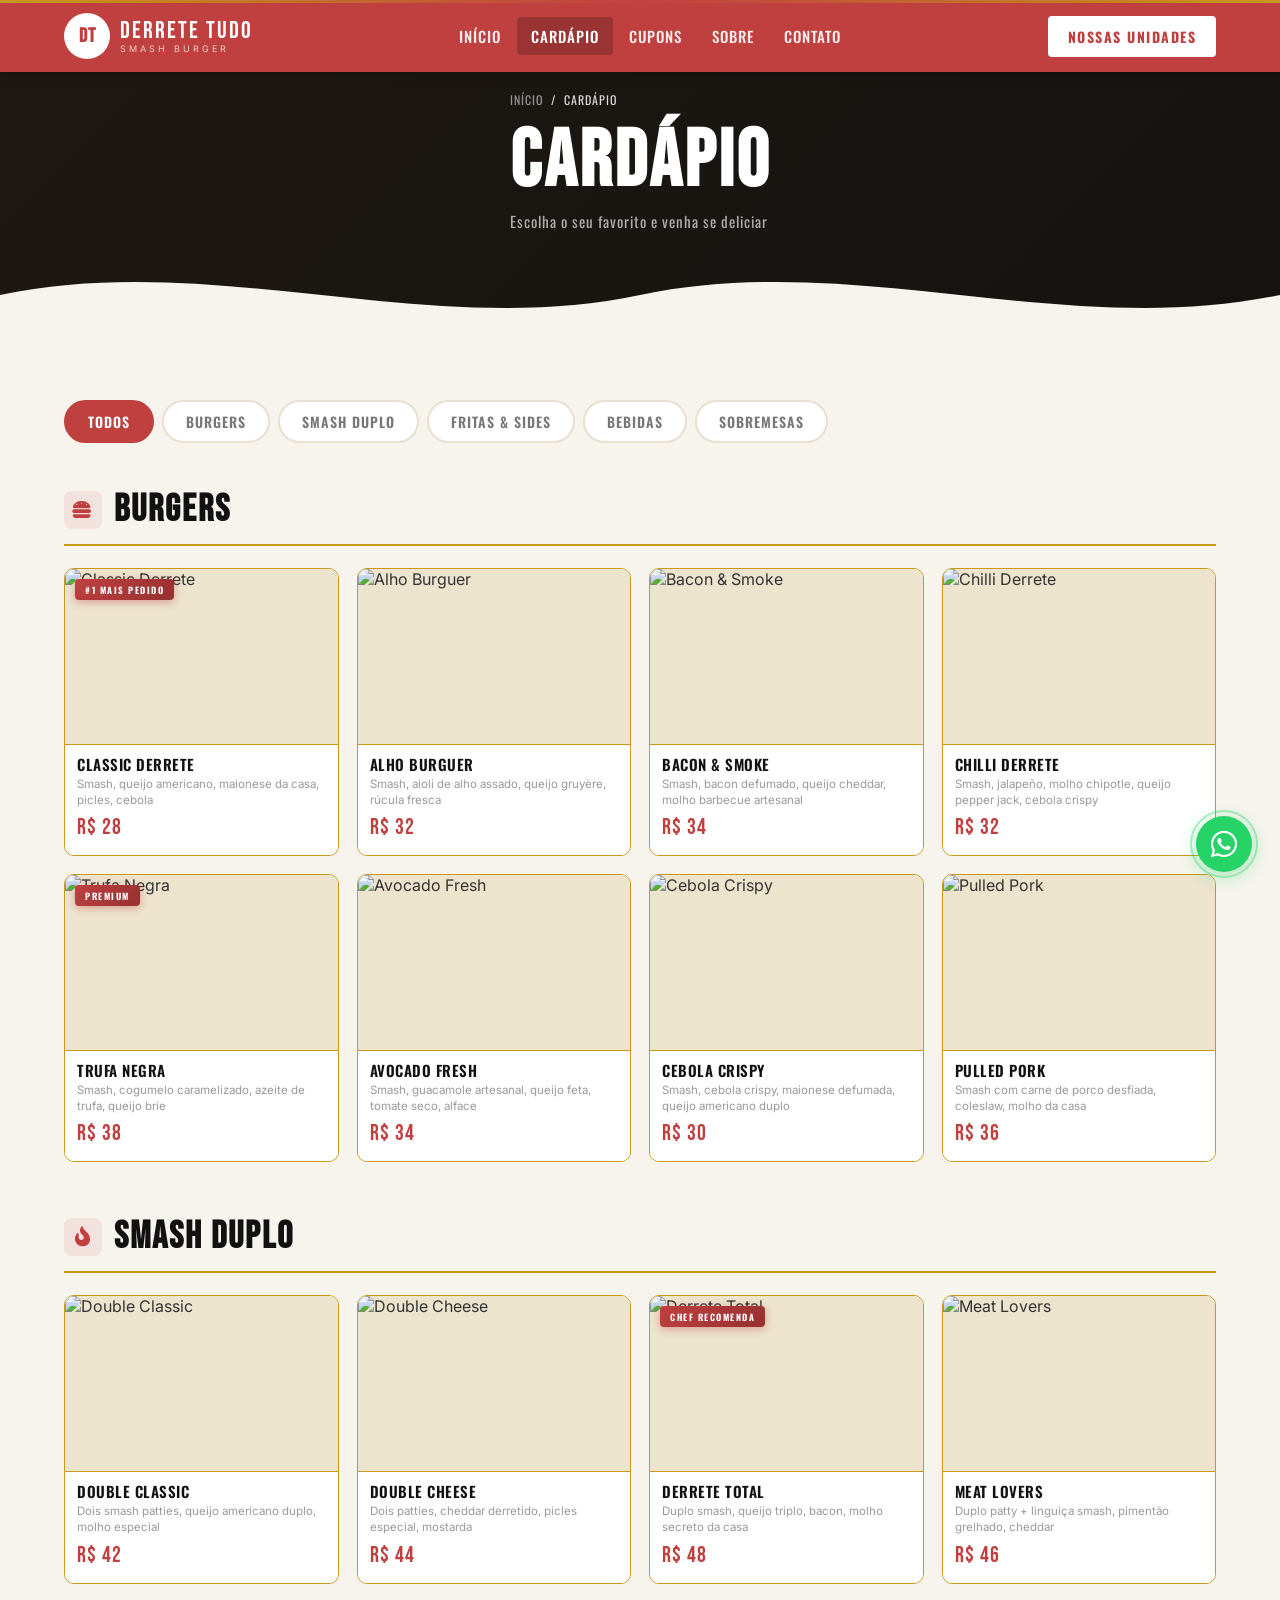
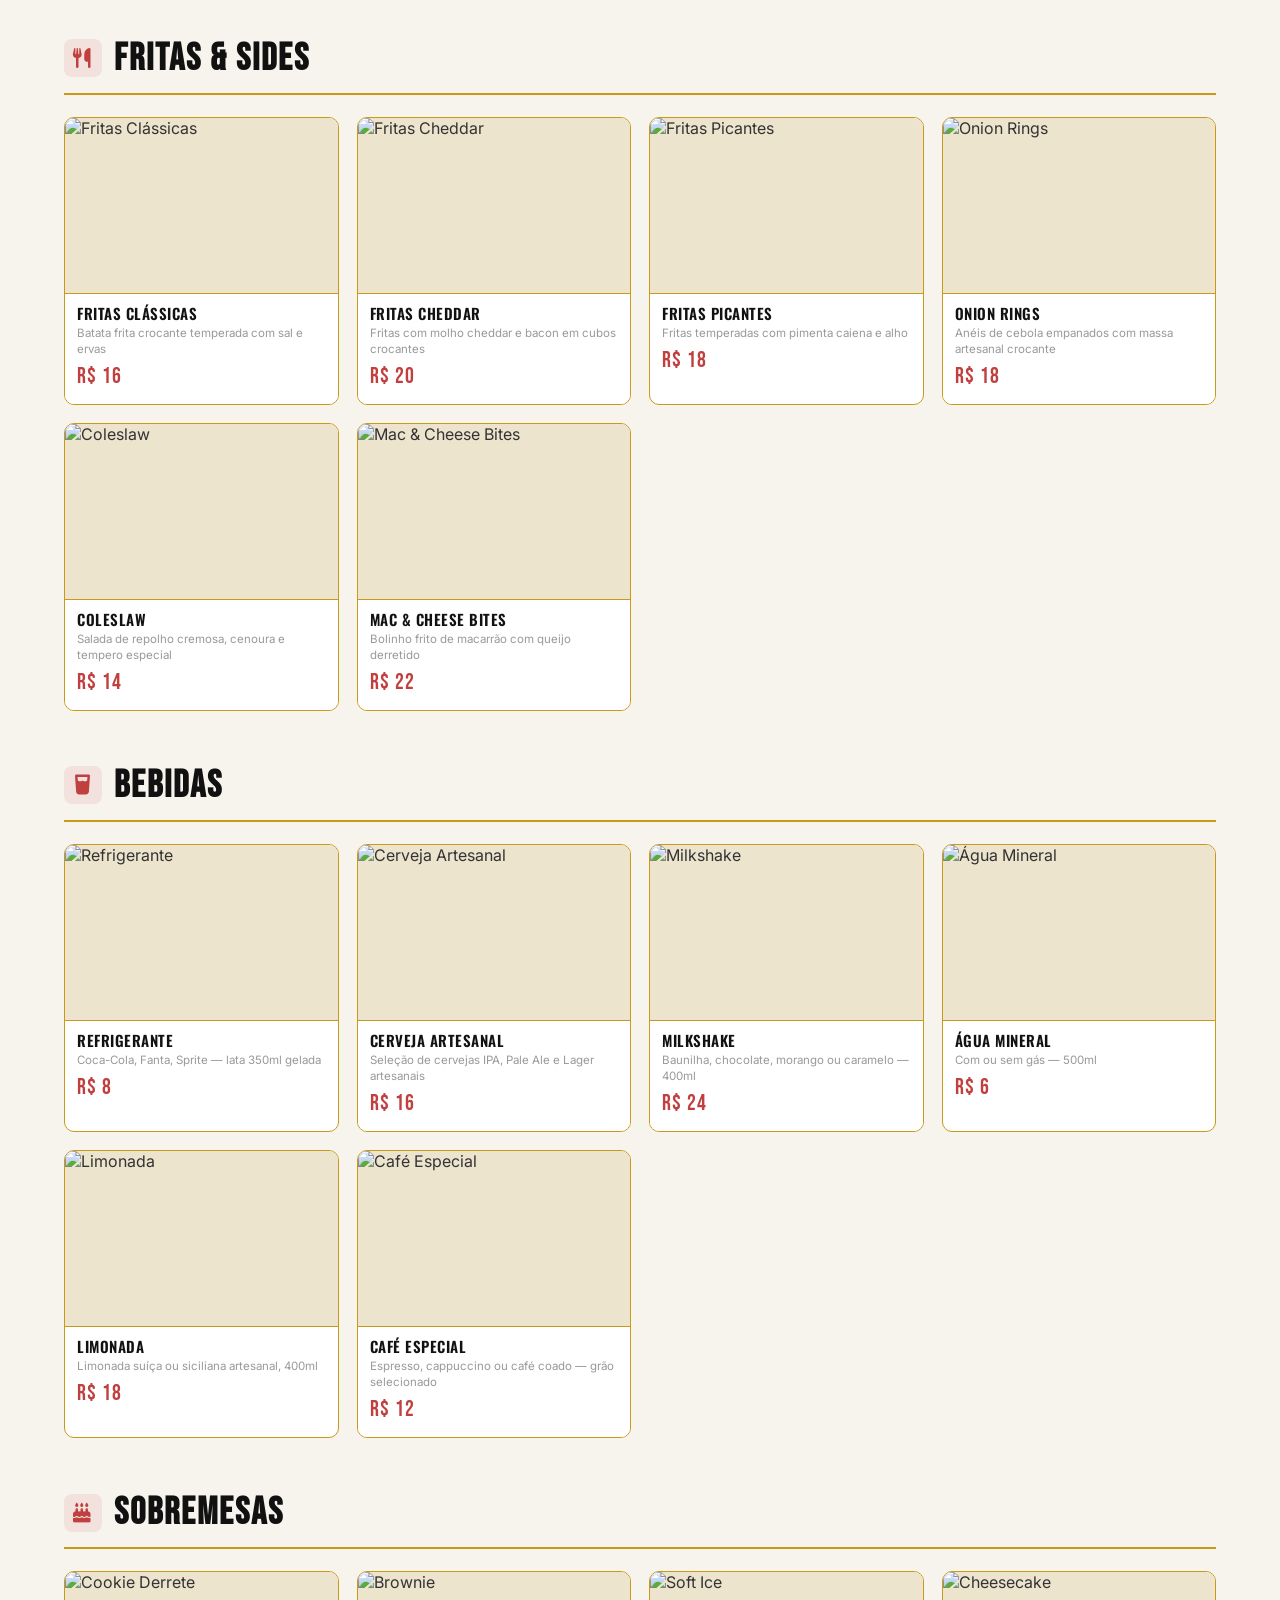
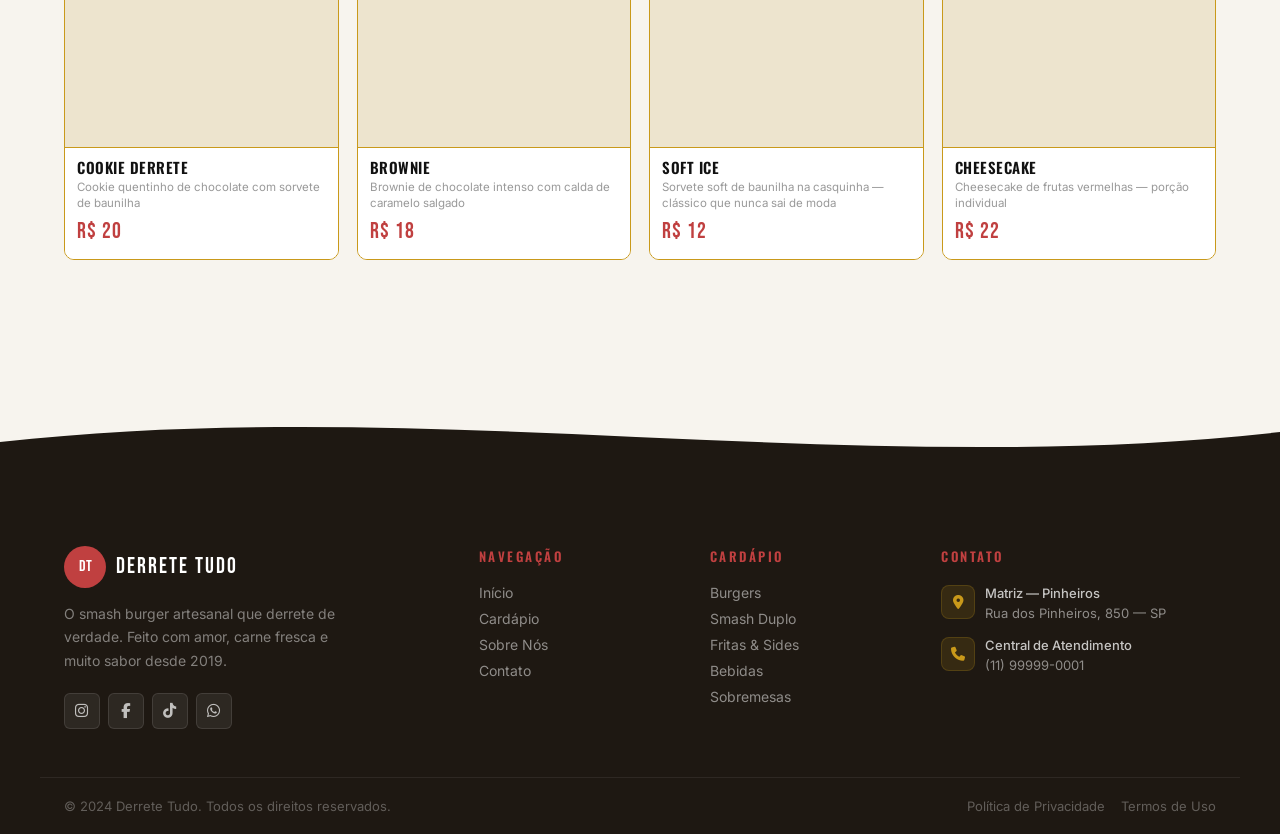
==== commit a1a110e9: "feat: scroll progress bar, cupons na navbar, ajustes mobile e visuais" ====
--- a/cardapio.html
+++ b/cardapio.html
@@ -24,6 +24,7 @@
       <div class="nav-links">
         <a href="index.html">Início</a>
         <a href="cardapio.html">Cardápio</a>
+        <a href="cupons.html">Cupons</a>
         <a href="sobre.html">Sobre</a>
         <a href="contato.html">Contato</a>
       </div>
@@ -42,11 +43,14 @@
     <div class="mobile-menu-links">
       <a href="index.html">Início</a>
       <a href="cardapio.html">Cardápio</a>
+      <a href="cupons.html">Cupons</a>
       <a href="sobre.html">Sobre</a>
       <a href="contato.html">Contato</a>
     </div>
     <a href="contato.html" class="mobile-menu-cta">Nossas Unidades</a>
   </div>
+
+  <div class="scroll-progress" id="scrollProgress"></div>
 
   <!-- PAGE HERO -->
   <div class="page-hero">
--- a/css/style.css
+++ b/css/style.css
@@ -107,19 +107,25 @@
 .hamburger {
   display: none;
   flex-direction: column;
-  gap: 5px;
-  padding: 6px;
-}
+  gap: 6px;
+  padding: 8px;
+  background: transparent;
+  border: none;
+  cursor: pointer;
+  border-radius: 6px;
+  transition: background .2s;
+}
+.hamburger:hover { background: rgba(0,0,0,.15); }
 .hamburger span {
   display: block;
   width: 24px; height: 2px;
   background: #fff;
-  border-radius: 2px;
-  transition: transform .3s, opacity .3s;
-}
-.hamburger.open span:nth-child(1) { transform: translateY(7px) rotate(45deg); }
-.hamburger.open span:nth-child(2) { opacity: 0; }
-.hamburger.open span:nth-child(3) { transform: translateY(-7px) rotate(-45deg); }
+  border-radius: 1px;
+  transition: transform .3s ease, opacity .2s ease, width .3s ease;
+}
+.hamburger.open span:nth-child(1) { transform: translateY(8px) rotate(45deg); }
+.hamburger.open span:nth-child(2) { opacity: 0; width: 0; }
+.hamburger.open span:nth-child(3) { transform: translateY(-8px) rotate(-45deg); }
 
 .mobile-overlay {
   display: none;
@@ -227,15 +233,15 @@
 }
 .hero-badge {
   display: inline-block;
-  background: rgba(192,64,64,.25);
-  border: 1px solid rgba(192,64,64,.5);
-  color: #D4A020;
-  font-family: 'Playfair Display', serif;
-  font-style: italic;
-  font-size: 15px;
-  font-weight: 600;
-  letter-spacing: 1px;
-  text-transform: none;
+  background: rgba(0,0,0,.40);
+  border: 1px solid rgba(255,255,255,.25);
+  color: #fff;
+  font-family: 'Oswald', sans-serif;
+  font-style: normal;
+  font-size: 13px;
+  font-weight: 500;
+  letter-spacing: 2.5px;
+  text-transform: uppercase;
   padding: 6px 18px;
   border-radius: 50px;
   margin-bottom: 10px;
@@ -1108,7 +1114,9 @@
 }
 @media (max-width: 768px) {
   .nav-links, .nav-cta { display: none; }
-  .hamburger { display: flex; }
+  .hamburger {
+    display: flex;
+  }
   .products-grid { grid-template-columns: repeat(2, 1fr); }
   .destaques-grid { grid-template-columns: 1fr; }
   .stats-inner { grid-template-columns: repeat(2, 1fr); }
@@ -1428,6 +1436,20 @@
   background: linear-gradient(90deg, #C9991A 0%, #C04040 50%, #C9991A 100%);
   z-index: 1;
 }
+
+/* ============================================================
+   SCROLL PROGRESS BAR
+============================================================ */
+.scroll-progress {
+  position: fixed;
+  top: 72px;
+  left: 0;
+  height: 3px;
+  width: 0%;
+  background: linear-gradient(90deg, #C04040 0%, #C9991A 60%, #C04040 100%);
+  z-index: 999;
+  pointer-events: none;
+}
 .navbar.scrolled {
   box-shadow: 0 4px 28px rgba(0,0,0,.45);
 }
@@ -1649,7 +1671,7 @@
 }
 .hero-float--burger-top {
   width: 320px;
-  top: -30px;
+  top: 40px;
   left: -20px;
   animation: floatBurgerTop 7s ease-in-out infinite 0.8s;
 }
@@ -1865,10 +1887,10 @@
     );
   }
 
-  /* Push content to bottom-center */
+  /* Center content vertically */
   .hero-content {
-    align-items: flex-end;
-    padding-bottom: 110px;
+    align-items: center;
+    padding-bottom: 60px;
   }
   .hero-content-inner {
     text-align: center;
@@ -1926,7 +1948,7 @@
   .destaques-grid { grid-template-columns: 1fr; gap: 16px; }
 
   /* Page-hero interno */
-  .page-hero { min-height: 0; padding-bottom: 80px; }
+  .page-hero { min-height: 0; padding-top: 100px; padding-bottom: 80px; }
   .page-hero-title { font-size: clamp(38px, 11vw, 60px); }
   .page-hero-wave svg      { height: 64px; }
   .page-hero-wave.wave-sep--lg svg { height: 80px; }
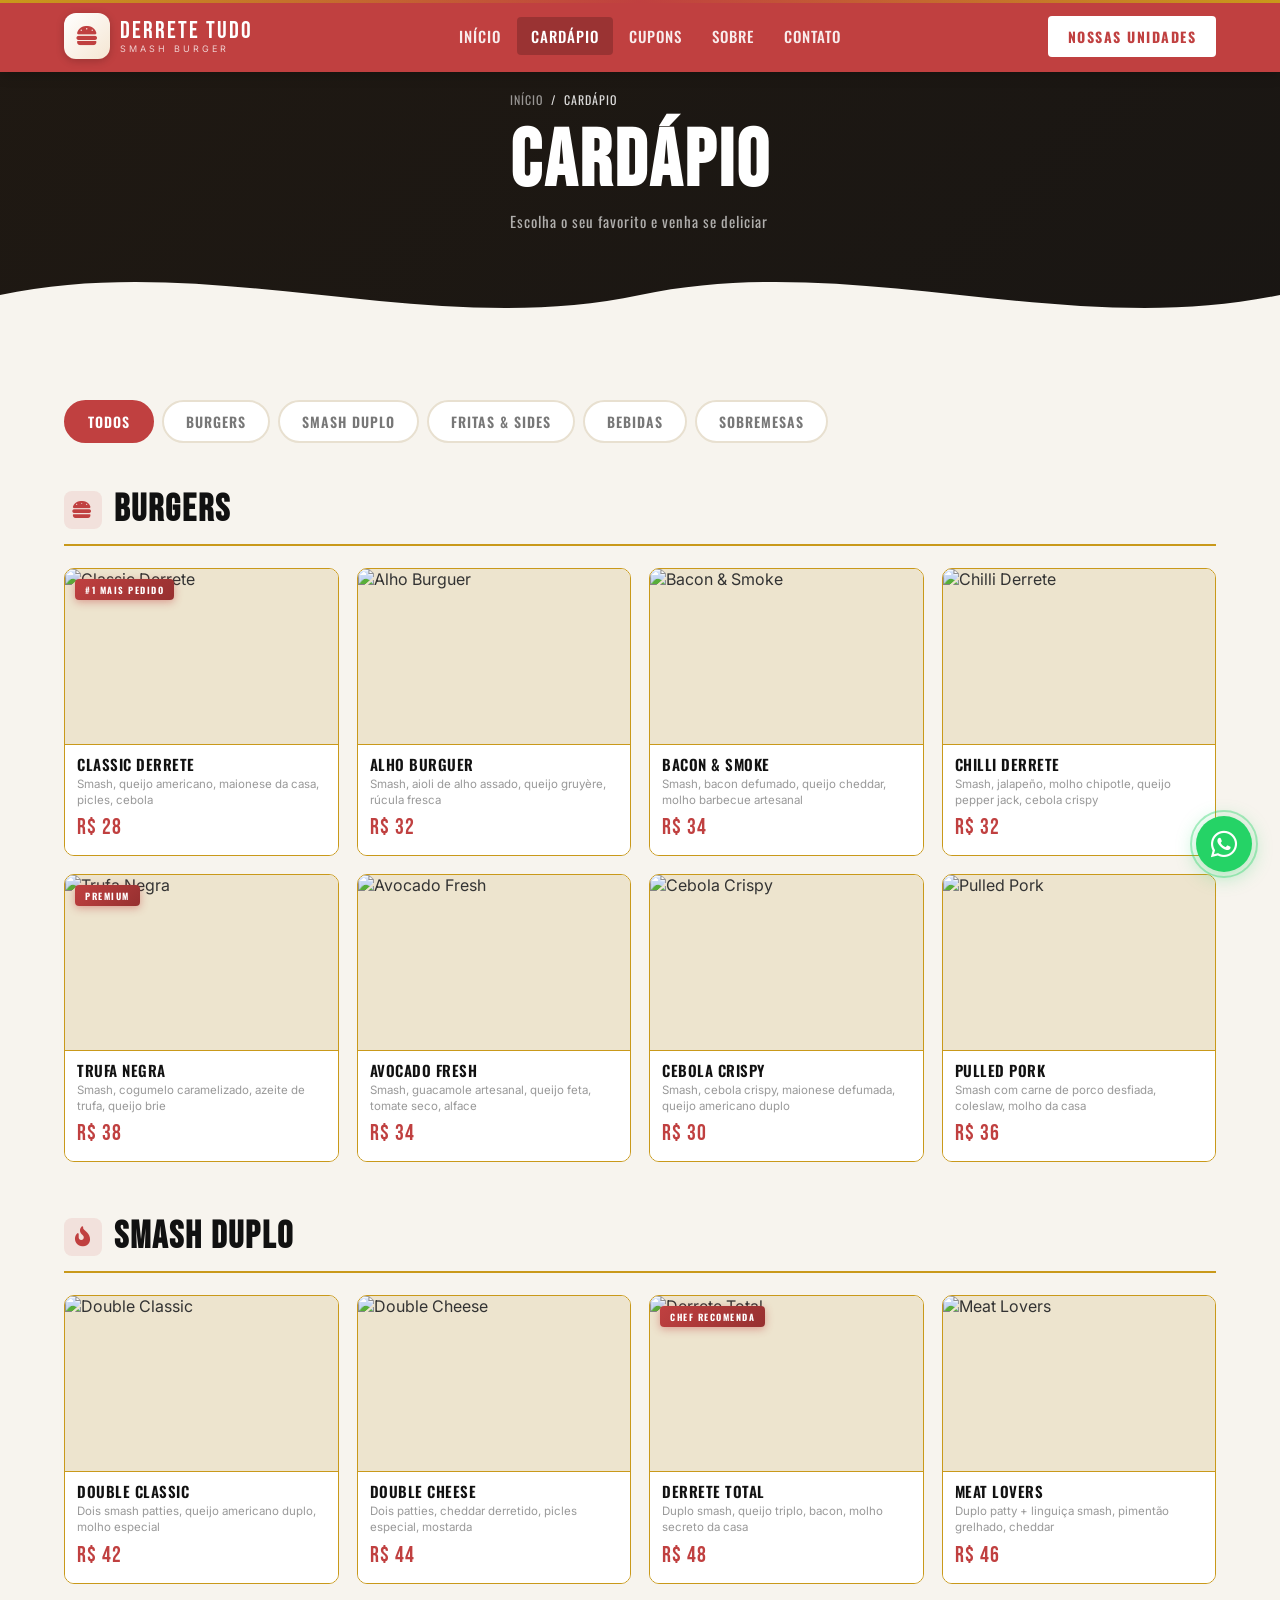
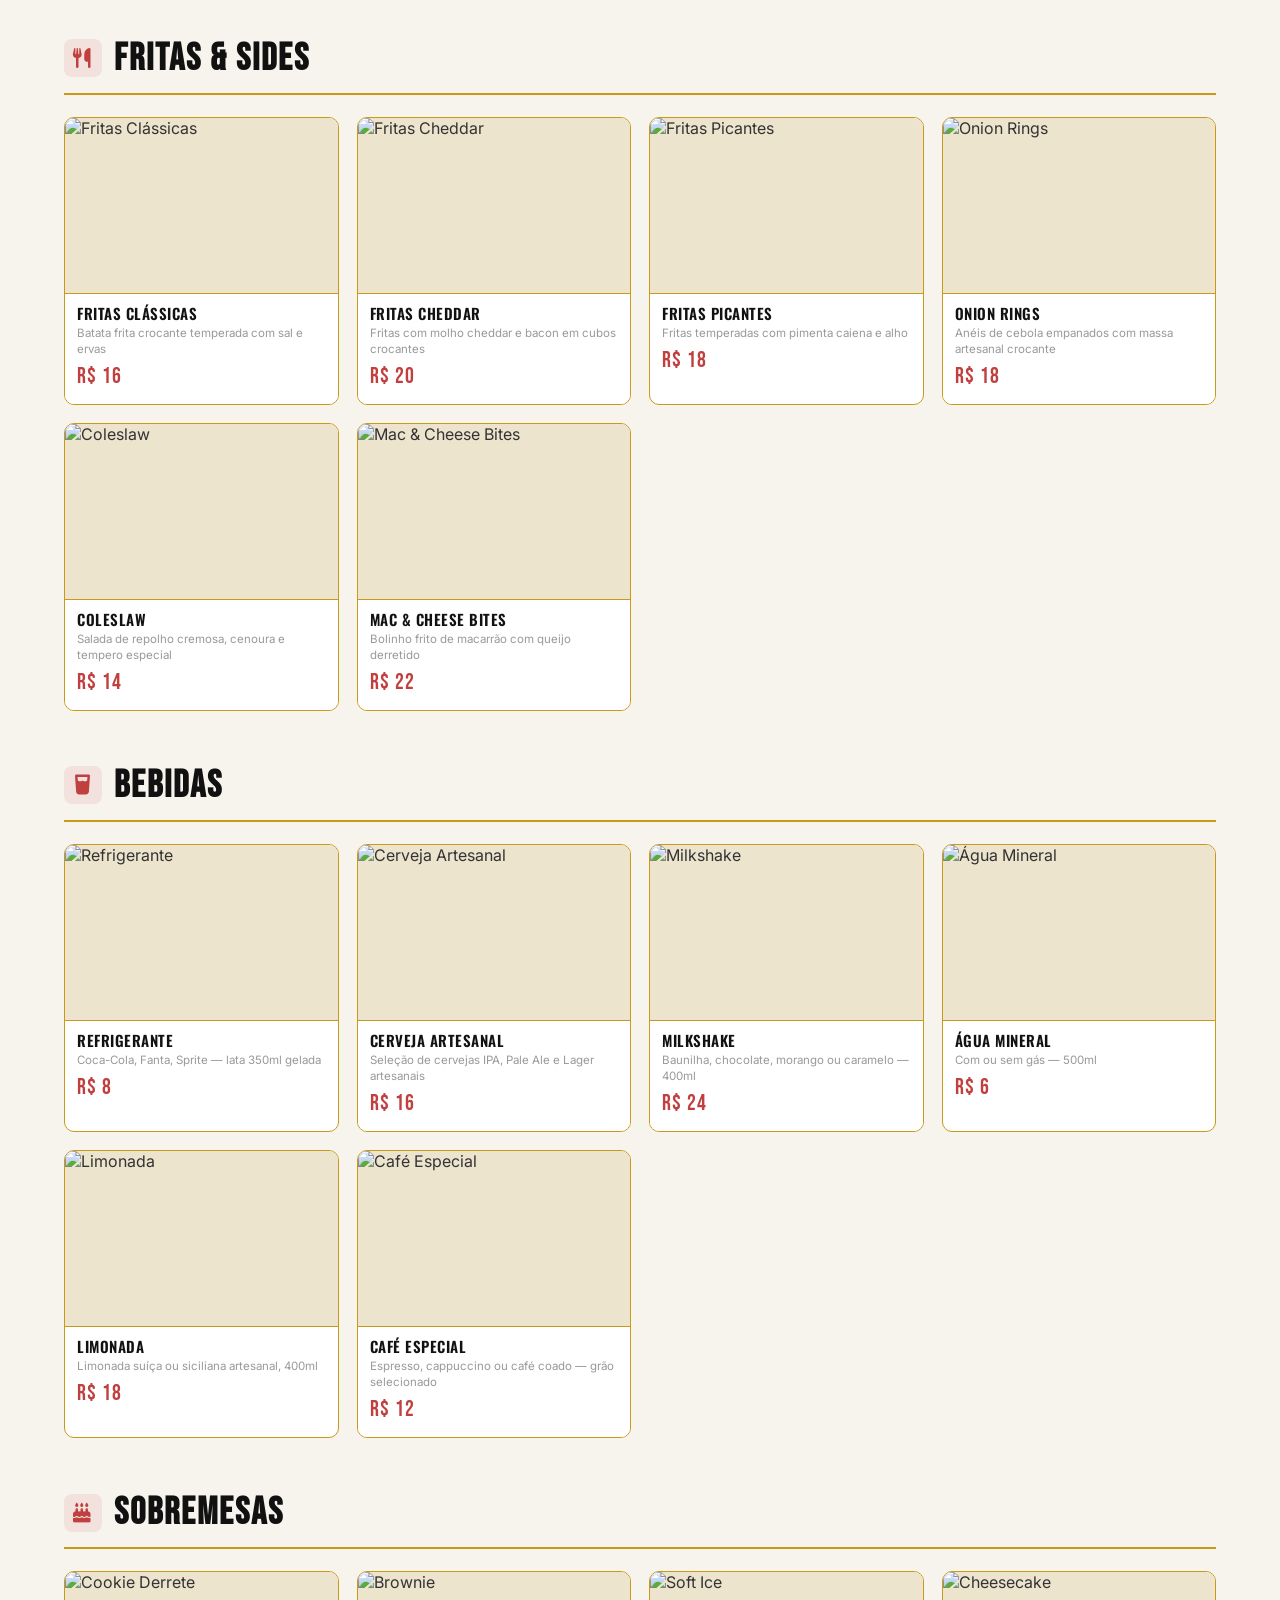
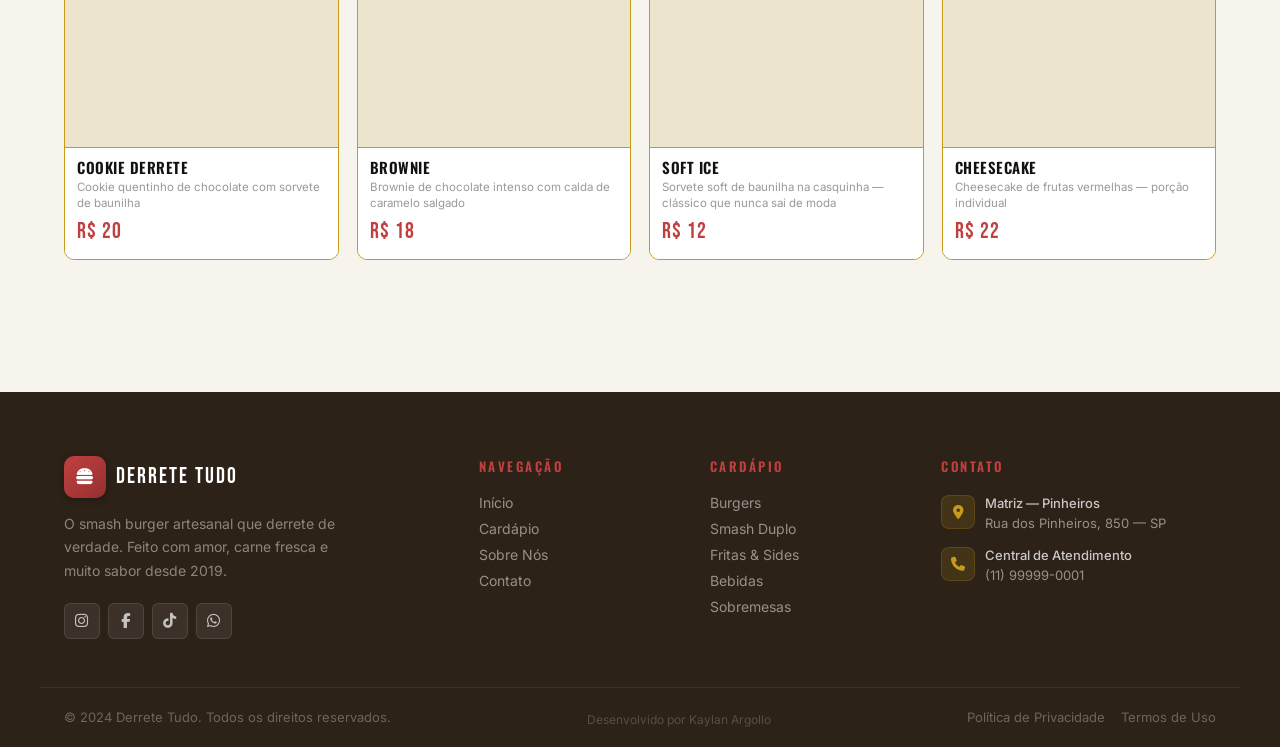
==== commit e2127c1d: "feat: logo, favicon, scrollbar, ajustes visuais e correções mobile" ====
--- a/cardapio.html
+++ b/cardapio.html
@@ -2,6 +2,7 @@
 <html lang="pt-BR">
 <head>
   <meta charset="UTF-8" />
+  <link rel="icon" href="data:image/svg+xml,<svg xmlns='http://www.w3.org/2000/svg' viewBox='0 0 100 100'><text y='.9em' font-size='90'>🍔</text></svg>">
   <meta name="viewport" content="width=device-width, initial-scale=1.0" />
   <title>Cardápio — Derrete Tudo Smash Burger</title>
   <meta name="description" content="Conheça o cardápio completo do Derrete Tudo. Smash burgers artesanais, fritas, bebidas e sobremesas em São Paulo." />
@@ -15,7 +16,7 @@
   <nav class="navbar">
     <div class="navbar-inner">
       <a href="index.html" class="nav-logo">
-        <div class="nav-logo-icon">DT</div>
+        <div class="nav-logo-icon"><i class="fa-solid fa-burger"></i></div>
         <div>
           <span class="nav-logo-text">DERRETE TUDO</span>
           <span class="nav-logo-sub">Smash Burger</span>
@@ -516,19 +517,13 @@
     </div>
   </section>
 
-  <!-- Onda: cardápio (white) → footer (dark) — côncava, entra no escuro -->
-  <div class="wave-sep wave-from-white wave-to-dark">
-    <svg xmlns="http://www.w3.org/2000/svg" viewBox="0 0 1440 90" preserveAspectRatio="none">
-      <path fill="currentColor" d="M0,50 C480,2 960,88 1440,40 L1440,90 L0,90 Z"/>
-    </svg>
-  </div>
 
   <!-- FOOTER -->
   <footer class="footer">
     <div class="footer-grid">
       <div>
         <div class="footer-logo">
-          <div class="footer-logo-icon">DT</div>
+          <div class="footer-logo-icon"><i class="fa-solid fa-burger"></i></div>
           <span class="footer-logo-text">DERRETE TUDO</span>
         </div>
         <p class="footer-desc">O smash burger artesanal que derrete de verdade. Feito com amor, carne fresca e muito sabor desde 2019.</p>
@@ -579,7 +574,7 @@
       </div>
     </div>
     <div class="footer-bottom">
-      <span class="footer-copy">&copy; 2024 Derrete Tudo. Todos os direitos reservados.</span>
+      <span class="footer-copy">&copy; 2024 Derrete Tudo. Todos os direitos reservados.</span><span class="footer-dev">Desenvolvido por Kaylan Argollo</span>
       <div class="footer-legal">
         <a href="#">Política de Privacidade</a>
         <a href="#">Termos de Uso</a>
@@ -609,7 +604,7 @@
     </div>
   </div>
 
-  <a href="https://wa.me/5511999990001" class="whatsapp-btn" target="_blank" rel="noopener" aria-label="WhatsApp">
+  <a href="https://wa.me/5528999087714" class="whatsapp-btn" target="_blank" rel="noopener" aria-label="WhatsApp">
     <i class="fa-brands fa-whatsapp"></i>
   </a>
 
--- a/css/style.css
+++ b/css/style.css
@@ -8,6 +8,15 @@
 /* --- Reset & Base --- */
 *, *::before, *::after { box-sizing: border-box; margin: 0; padding: 0; }
 html { scroll-behavior: smooth; }
+
+/* --- Scrollbar personalizada --- */
+::-webkit-scrollbar { width: 6px; }
+::-webkit-scrollbar-track { background: #1E1812; }
+::-webkit-scrollbar-thumb {
+  background: linear-gradient(180deg, #C04040 0%, #C9991A 100%);
+  border-radius: 3px;
+}
+::-webkit-scrollbar-thumb:hover { background: #C04040; }
 body {
   font-family: 'Inter', sans-serif;
   font-size: 16px;
@@ -45,15 +54,15 @@
 .nav-logo { display: flex; align-items: center; gap: 10px; flex-shrink: 0; }
 .nav-logo-icon {
   width: 46px; height: 46px;
-  background: #fff;
-  border-radius: 50%;
+  background: linear-gradient(135deg, #fff 0%, #f5e6d3 100%);
+  border-radius: 12px;
   display: flex; align-items: center; justify-content: center;
-  font-size: 20px;
-  font-family: 'Bebas Neue', sans-serif;
+  font-size: 22px;
   color: #C04040;
-  letter-spacing: 1px;
-  font-weight: 900;
-}
+  box-shadow: 0 2px 8px rgba(0,0,0,.2);
+  flex-shrink: 0;
+}
+.nav-logo-icon i { font-size: 22px; color: #C04040; }
 .nav-logo-text {
   font-family: 'Bebas Neue', sans-serif;
   font-size: 24px;
@@ -182,10 +191,10 @@
   position: relative;
   height: 100vh;
   min-height: 560px;
-  overflow: hidden;
+  overflow: visible;
   background: #1E1812;
 }
-.hero-slider { position: relative; width: 100%; height: 100%; }
+.hero-slider { position: relative; width: 100%; height: 100%; overflow: hidden; }
 .hero-slide {
   position: absolute;
   inset: 0;
@@ -346,7 +355,7 @@
 /* ============================================================
    STATS BAND
 ============================================================ */
-.stats-band { background: #C04040; padding: 28px 0; }
+.stats-band { background: #C04040; padding: 12px 0; }
 .stats-inner {
   display: grid;
   grid-template-columns: repeat(4, 1fr);
@@ -599,7 +608,7 @@
 /* ============================================================
    FOOTER
 ============================================================ */
-.footer { background: #1E1812; color: #fff; padding: 64px 0 0; }
+.footer { background: #2D2218; color: #fff; padding: 64px 0 0; }
 .footer-grid {
   display: grid;
   grid-template-columns: 2fr 1fr 1fr 1.5fr;
@@ -611,13 +620,14 @@
 .footer-logo { display: flex; align-items: center; gap: 10px; margin-bottom: 14px; }
 .footer-logo-icon {
   width: 42px; height: 42px;
-  background: #C04040;
-  border-radius: 50%;
+  background: linear-gradient(135deg, #C04040 0%, #963030 100%);
+  border-radius: 10px;
   display: flex; align-items: center; justify-content: center;
-  font-family: 'Bebas Neue', sans-serif;
-  font-size: 16px;
-  color: #fff;
-}
+  font-size: 18px;
+  color: #fff;
+  box-shadow: 0 2px 8px rgba(0,0,0,.3);
+}
+.footer-logo-icon i { font-size: 18px; color: #fff; }
 .footer-logo-text {
   font-family: 'Bebas Neue', sans-serif;
   font-size: 22px;
@@ -670,6 +680,7 @@
   gap: 12px;
 }
 .footer-copy { font-size: 13px; color: rgba(255,255,255,.3); }
+.footer-dev { font-size: 12px; color: rgba(255,255,255,.2); margin-top: 4px; display: block; }
 .footer-legal { display: flex; gap: 16px; }
 .footer-legal a { font-size: 13px; color: rgba(255,255,255,.3); transition: color .2s; }
 .footer-legal a:hover { color: rgba(255,255,255,.6); }
@@ -682,7 +693,7 @@
   padding-bottom: 90px;
   height: auto;
   min-height: 340px;
-  background: #1E1812;
+  background: #2D2218;
   position: relative;
   display: flex;
   align-items: center;
@@ -1503,7 +1514,7 @@
 ============================================================ */
 .hero-scroll-indicator {
   position: absolute;
-  bottom: 124px; left: 50%;
+  bottom: 82px; left: 50%;
   transform: translateX(-50%);
   z-index: 5;
   display: flex;
@@ -1641,7 +1652,7 @@
   .hero-vertical-text { display: none; }
 }
 @media (max-width: 768px) {
-  .hero-scroll-indicator { bottom: 108px; }
+  .hero-scroll-indicator { bottom: 72px; }
 }
 
 /* ============================================================
@@ -1684,7 +1695,7 @@
 }
 .hero-float--burger {
   width: 340px;
-  bottom: -40px;
+  bottom: -140px;
   right: -20px;
   animation: floatBurger 7s ease-in-out infinite 1.8s;
 }
@@ -1918,12 +1929,10 @@
   .slider-btn-prev { left: 20px; }
   .slider-btn-next { right: 20px; }
 
-  /* Dots mais abaixo — espaço para setas */
-  .slider-dots { bottom: 28px; gap: 6px; }
+  .slider-dots { bottom: 58px; gap: 6px; }
   .slider-dot  { width: 7px; height: 7px; }
 
-  /* Scroll indicator sobe junto */
-  .hero-scroll-indicator { bottom: 80px; }
+  .hero-scroll-indicator { bottom: 10px; }
 
   /* Stats band — 2×2 com borda interna */
   .stats-inner { grid-template-columns: repeat(2, 1fr); }
